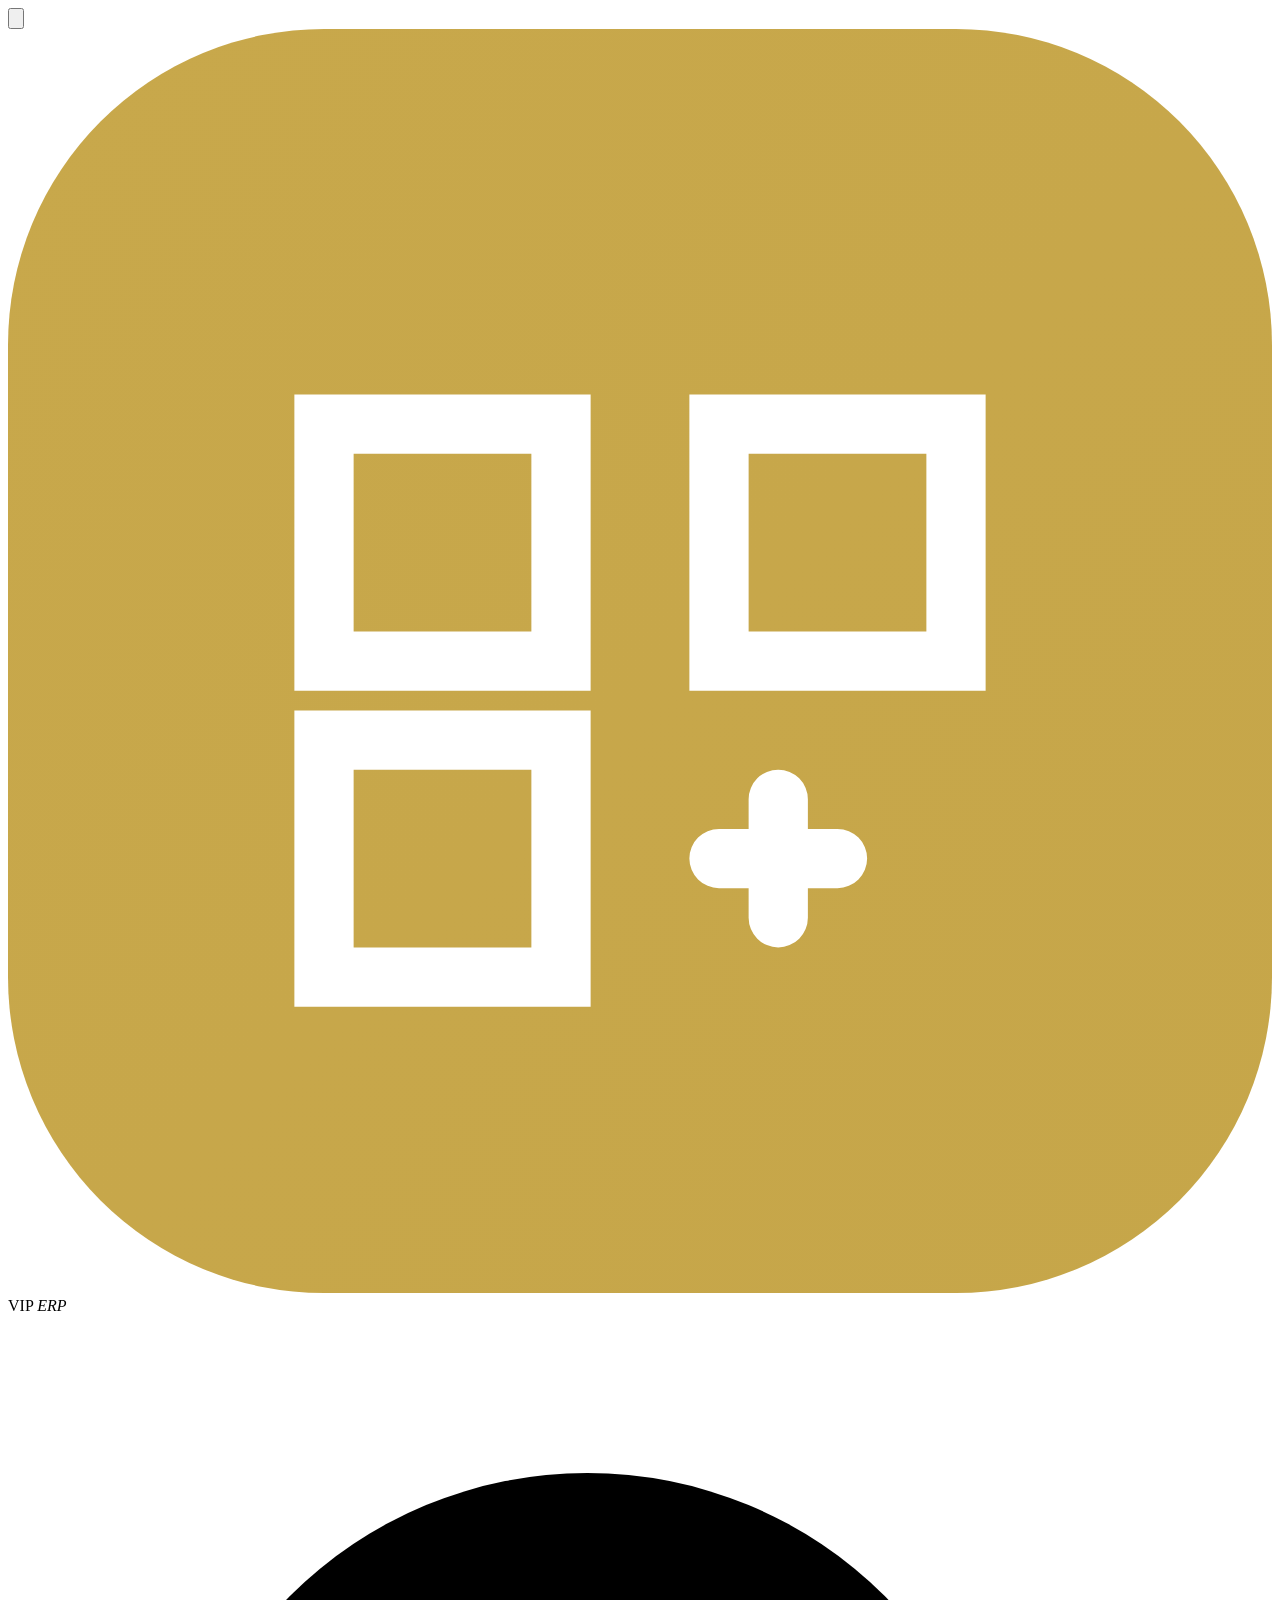
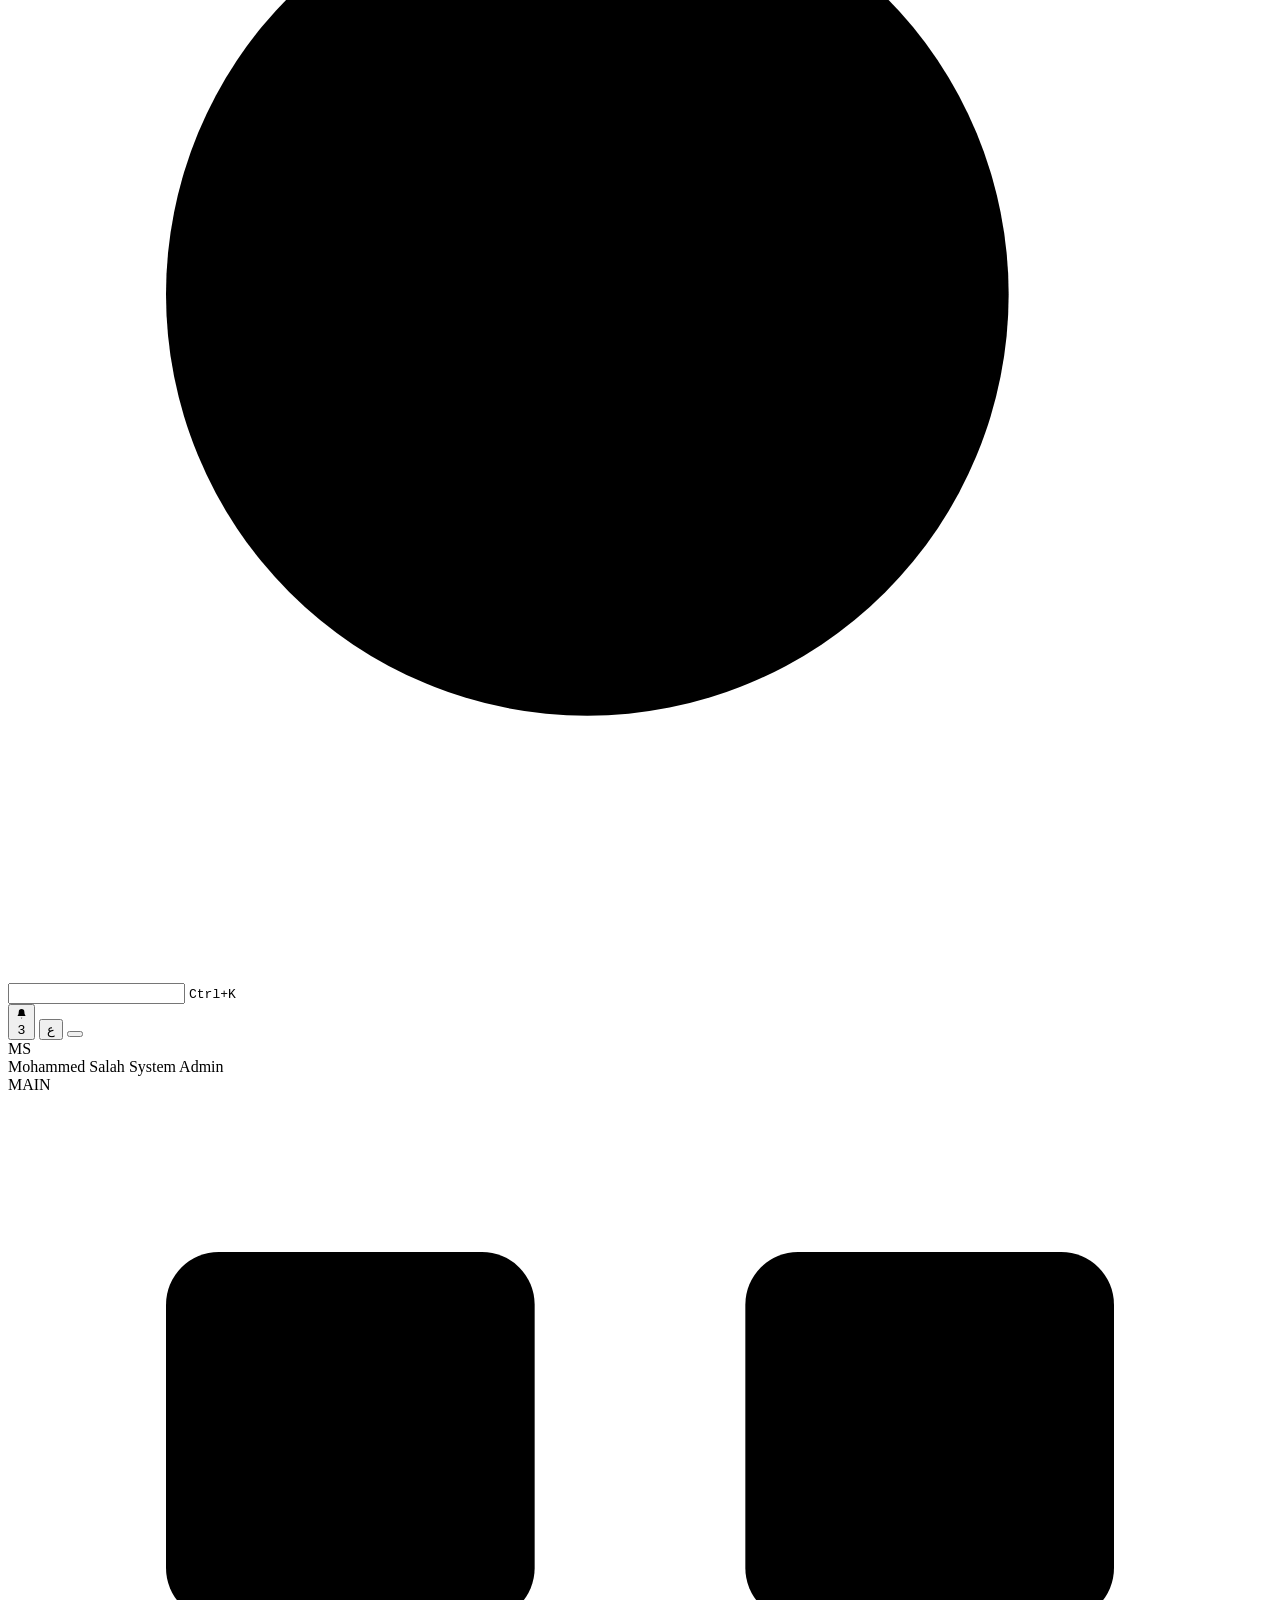
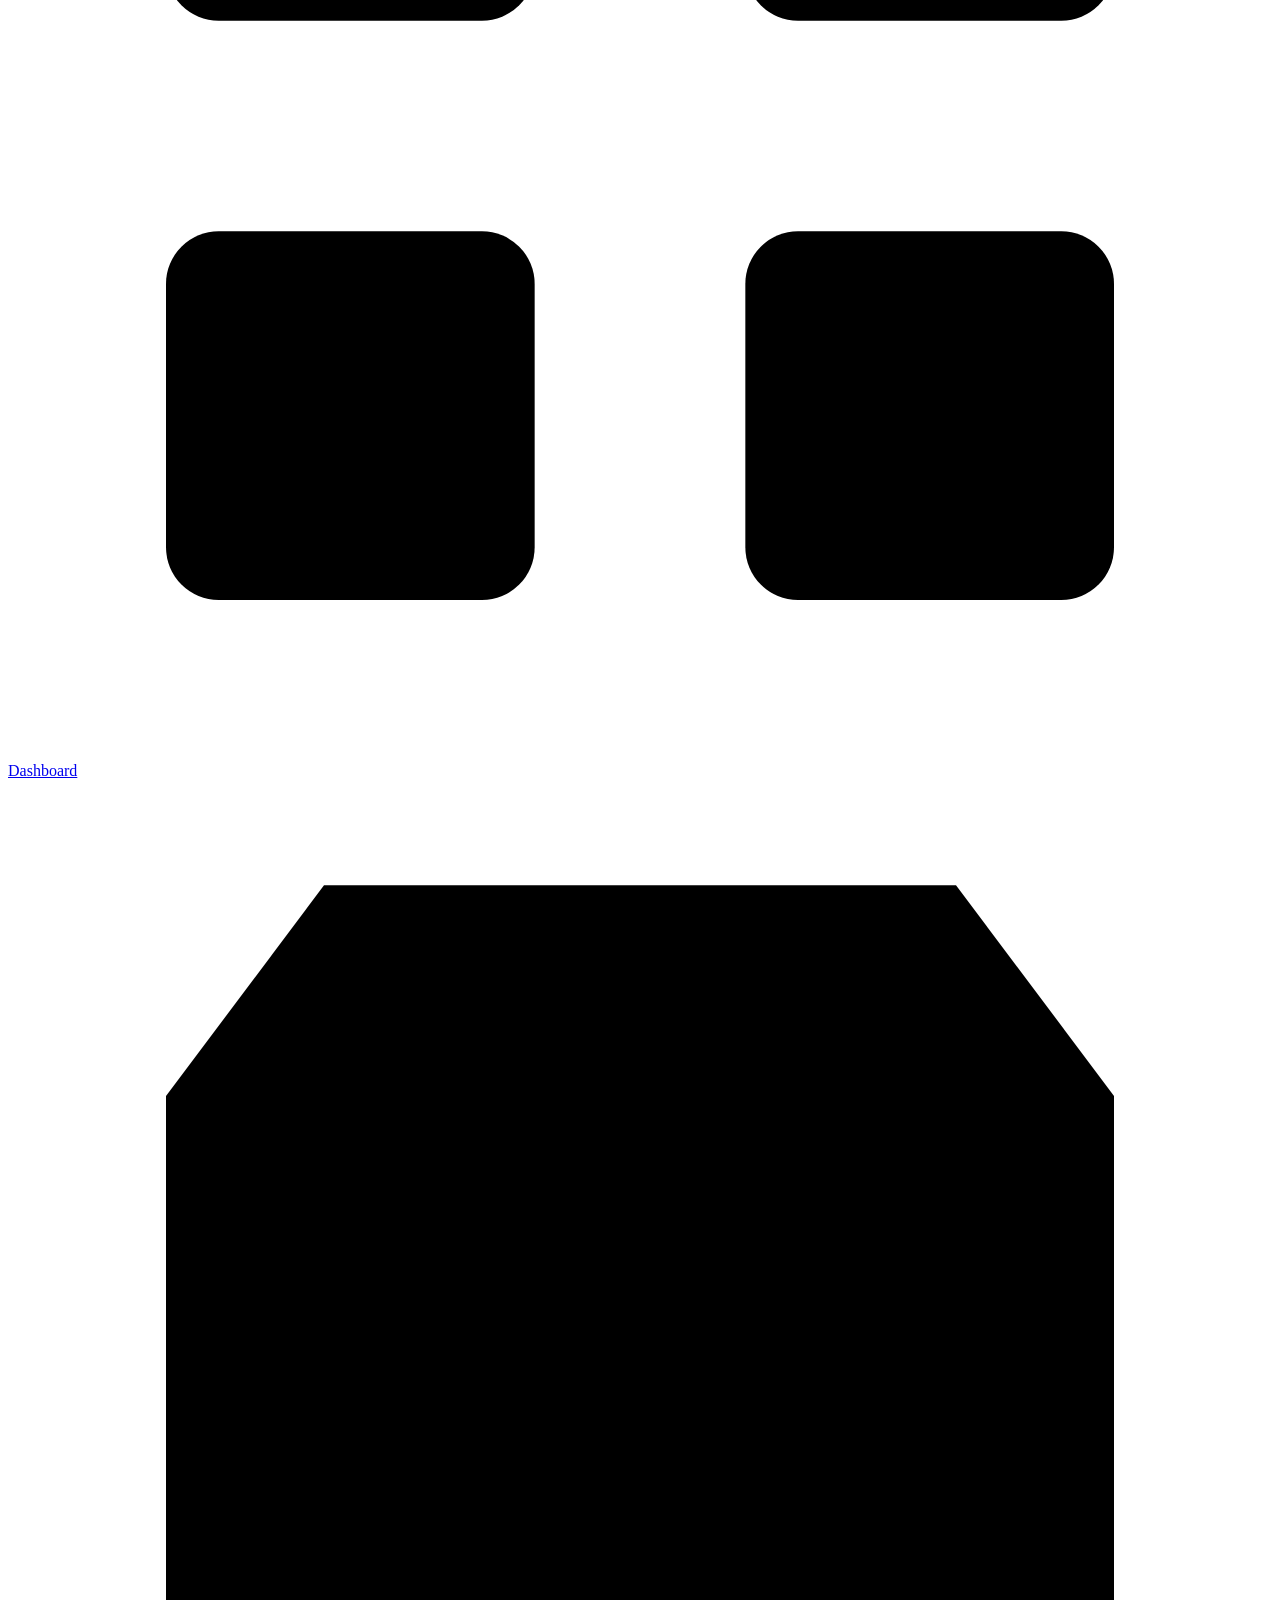
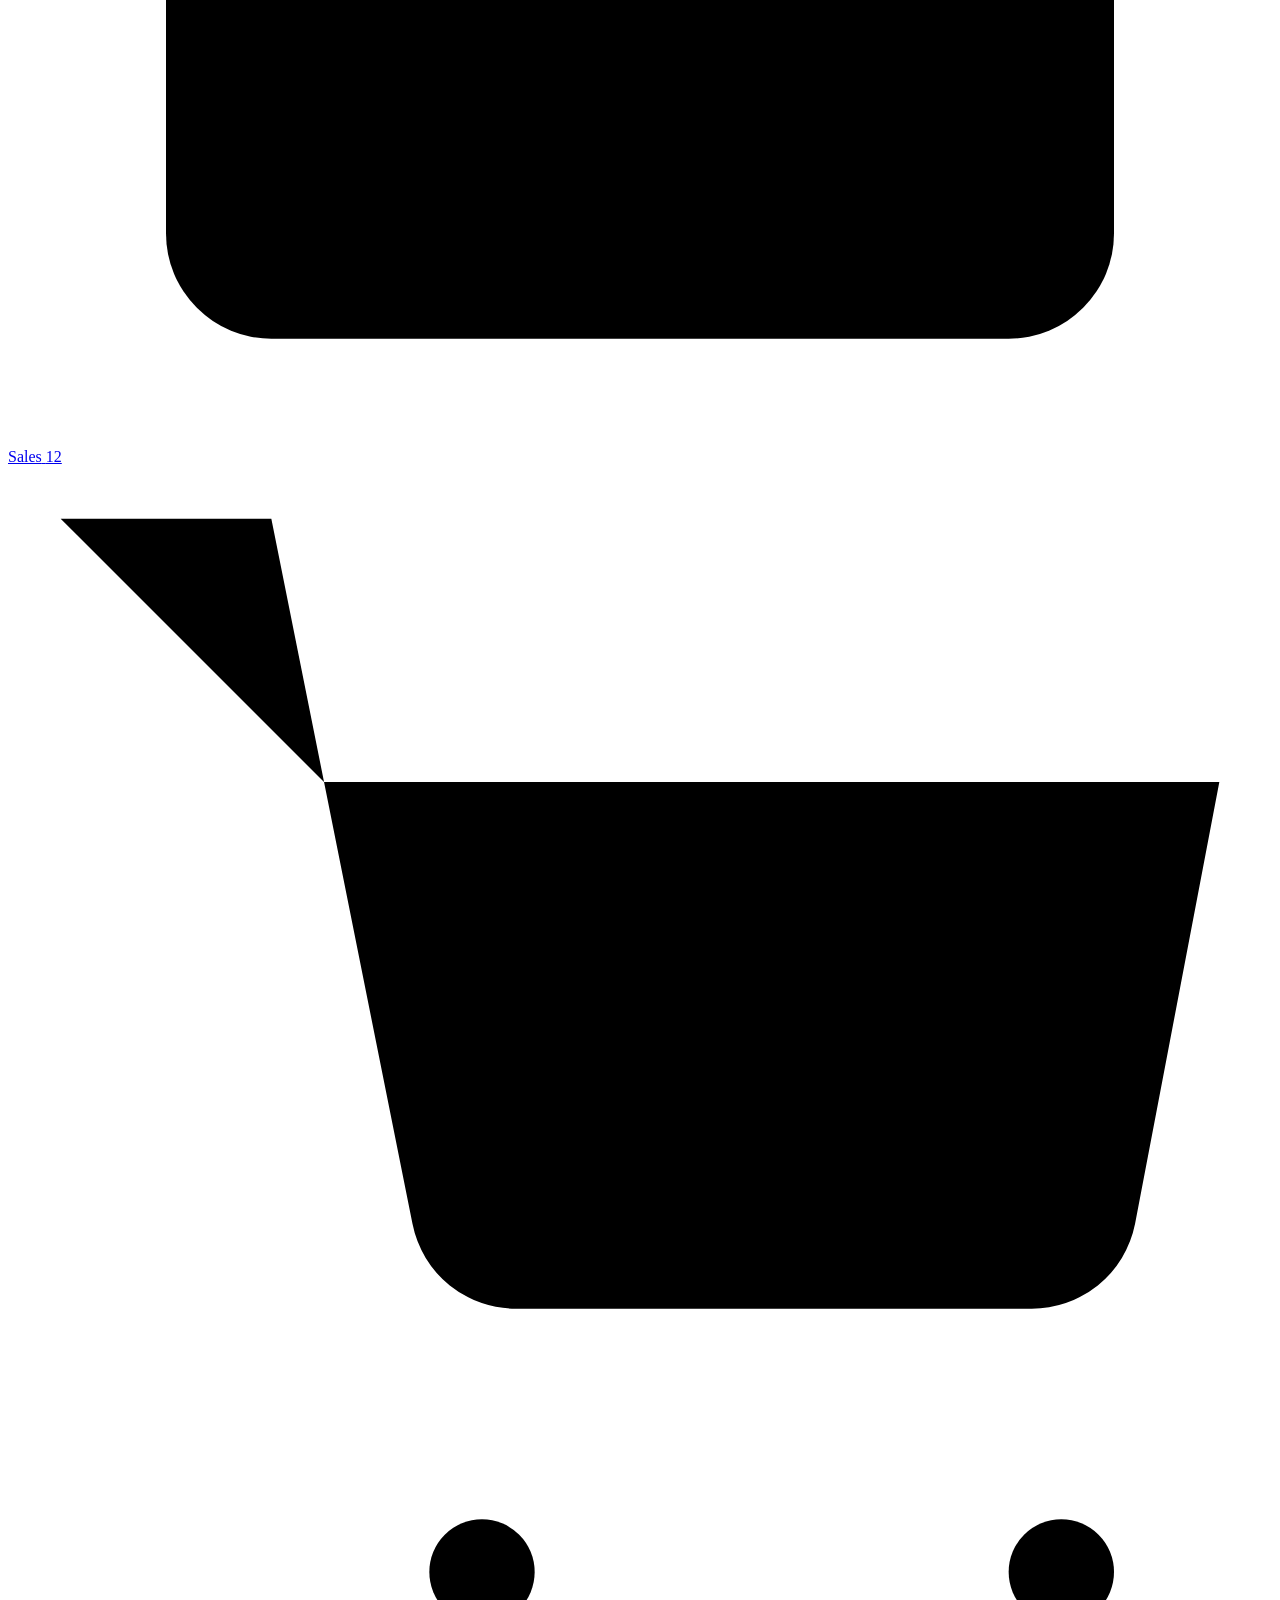
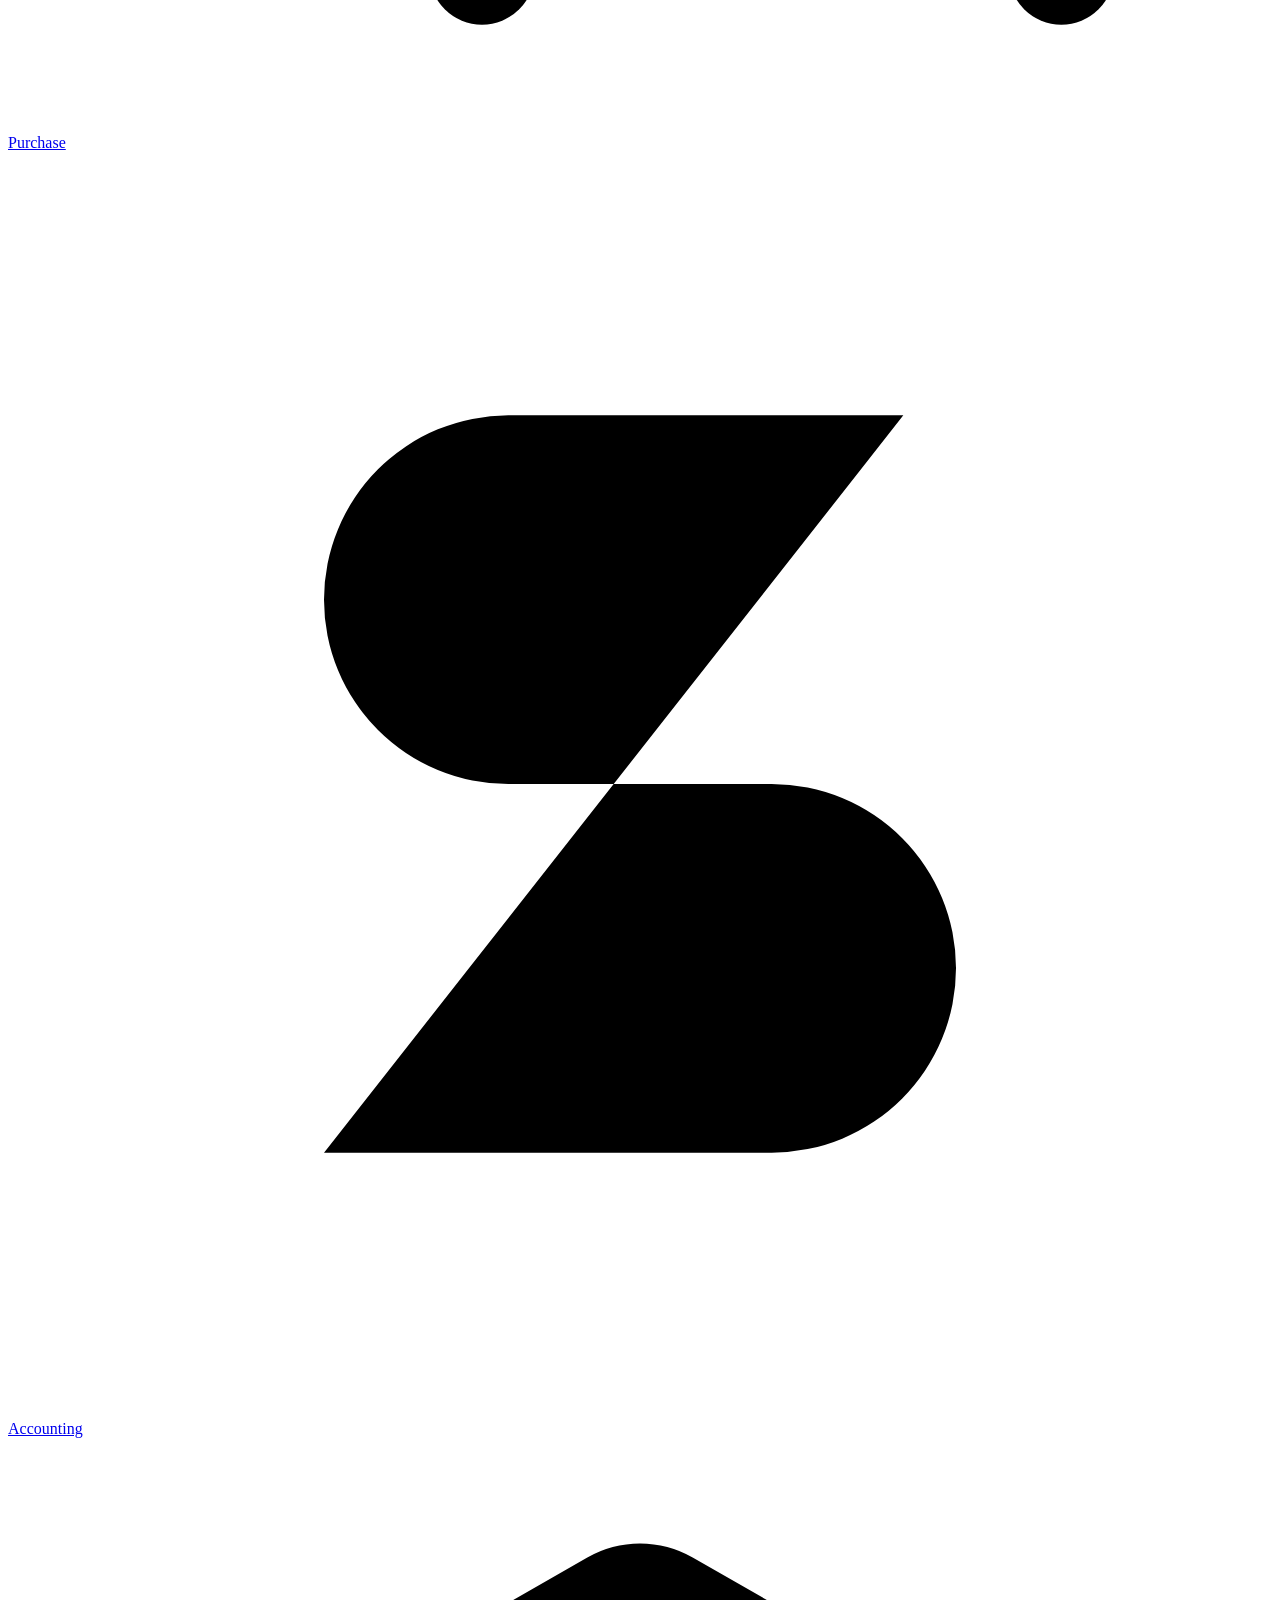
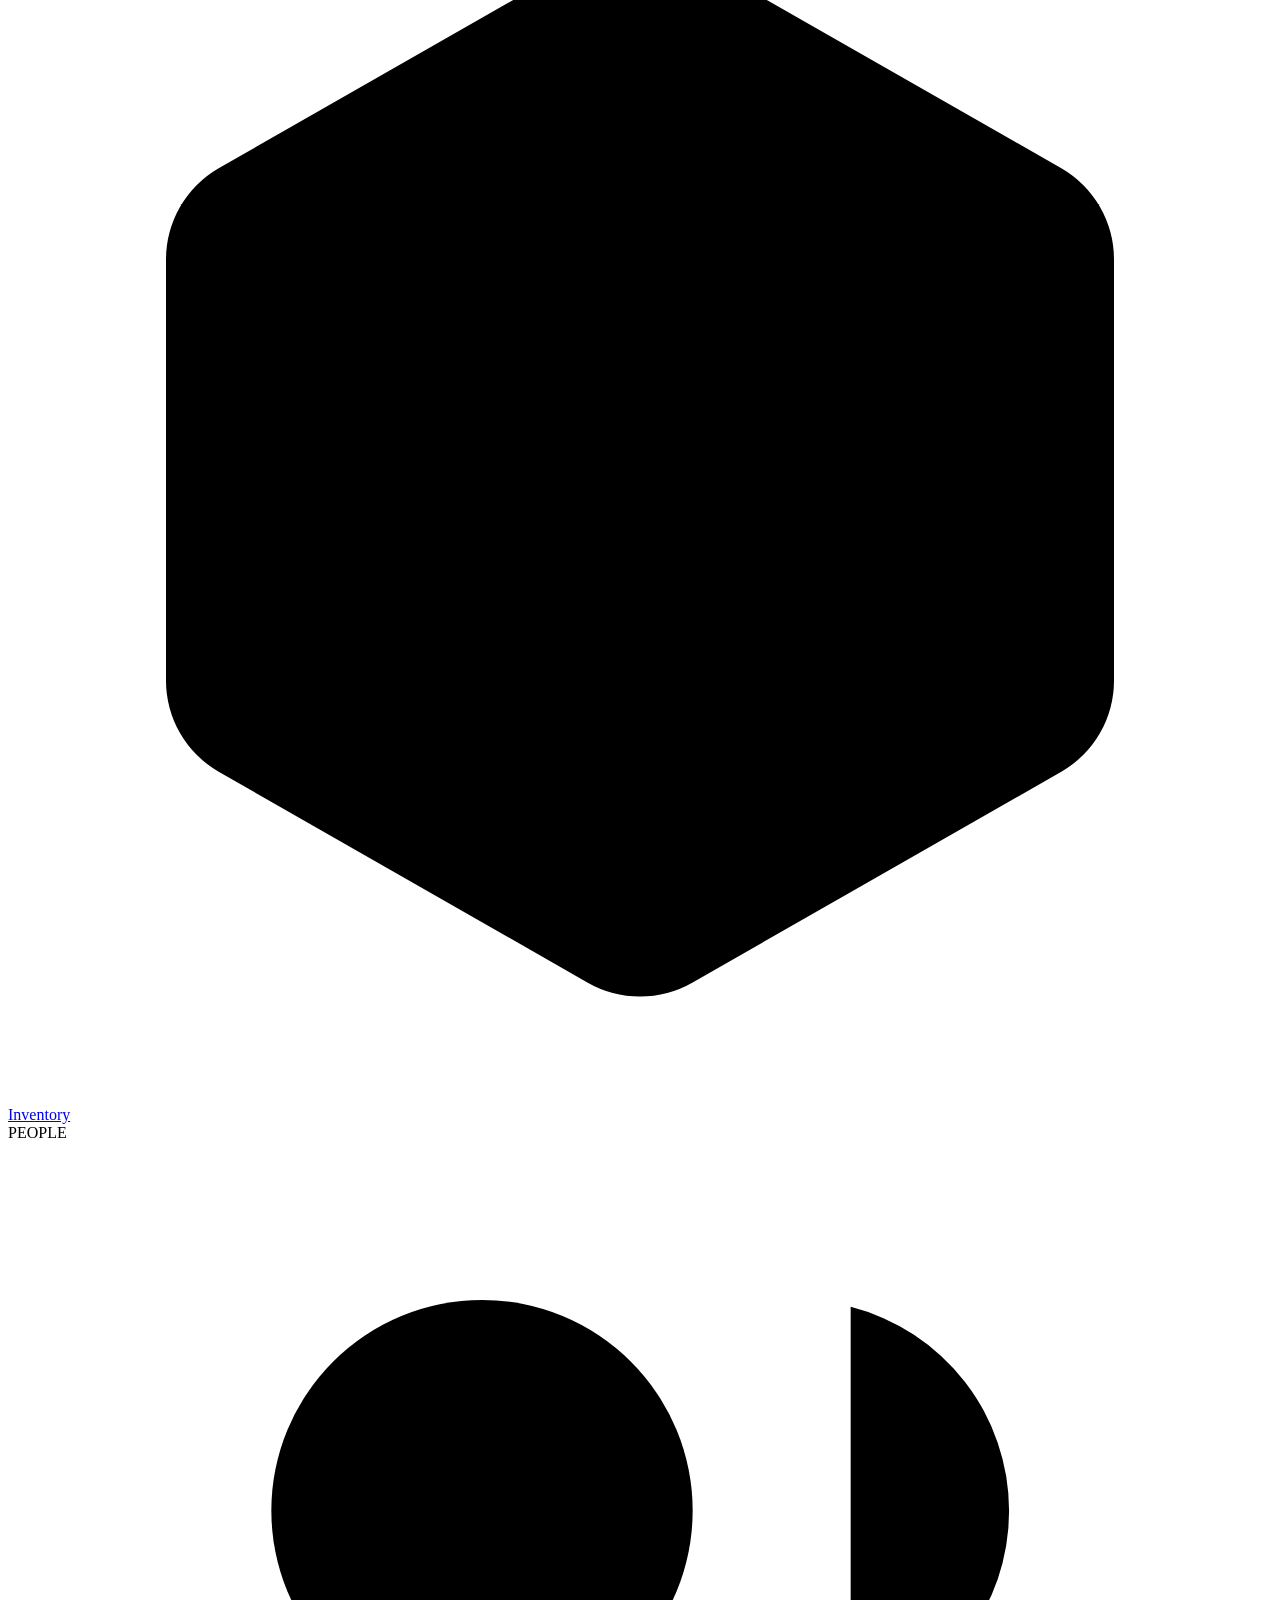
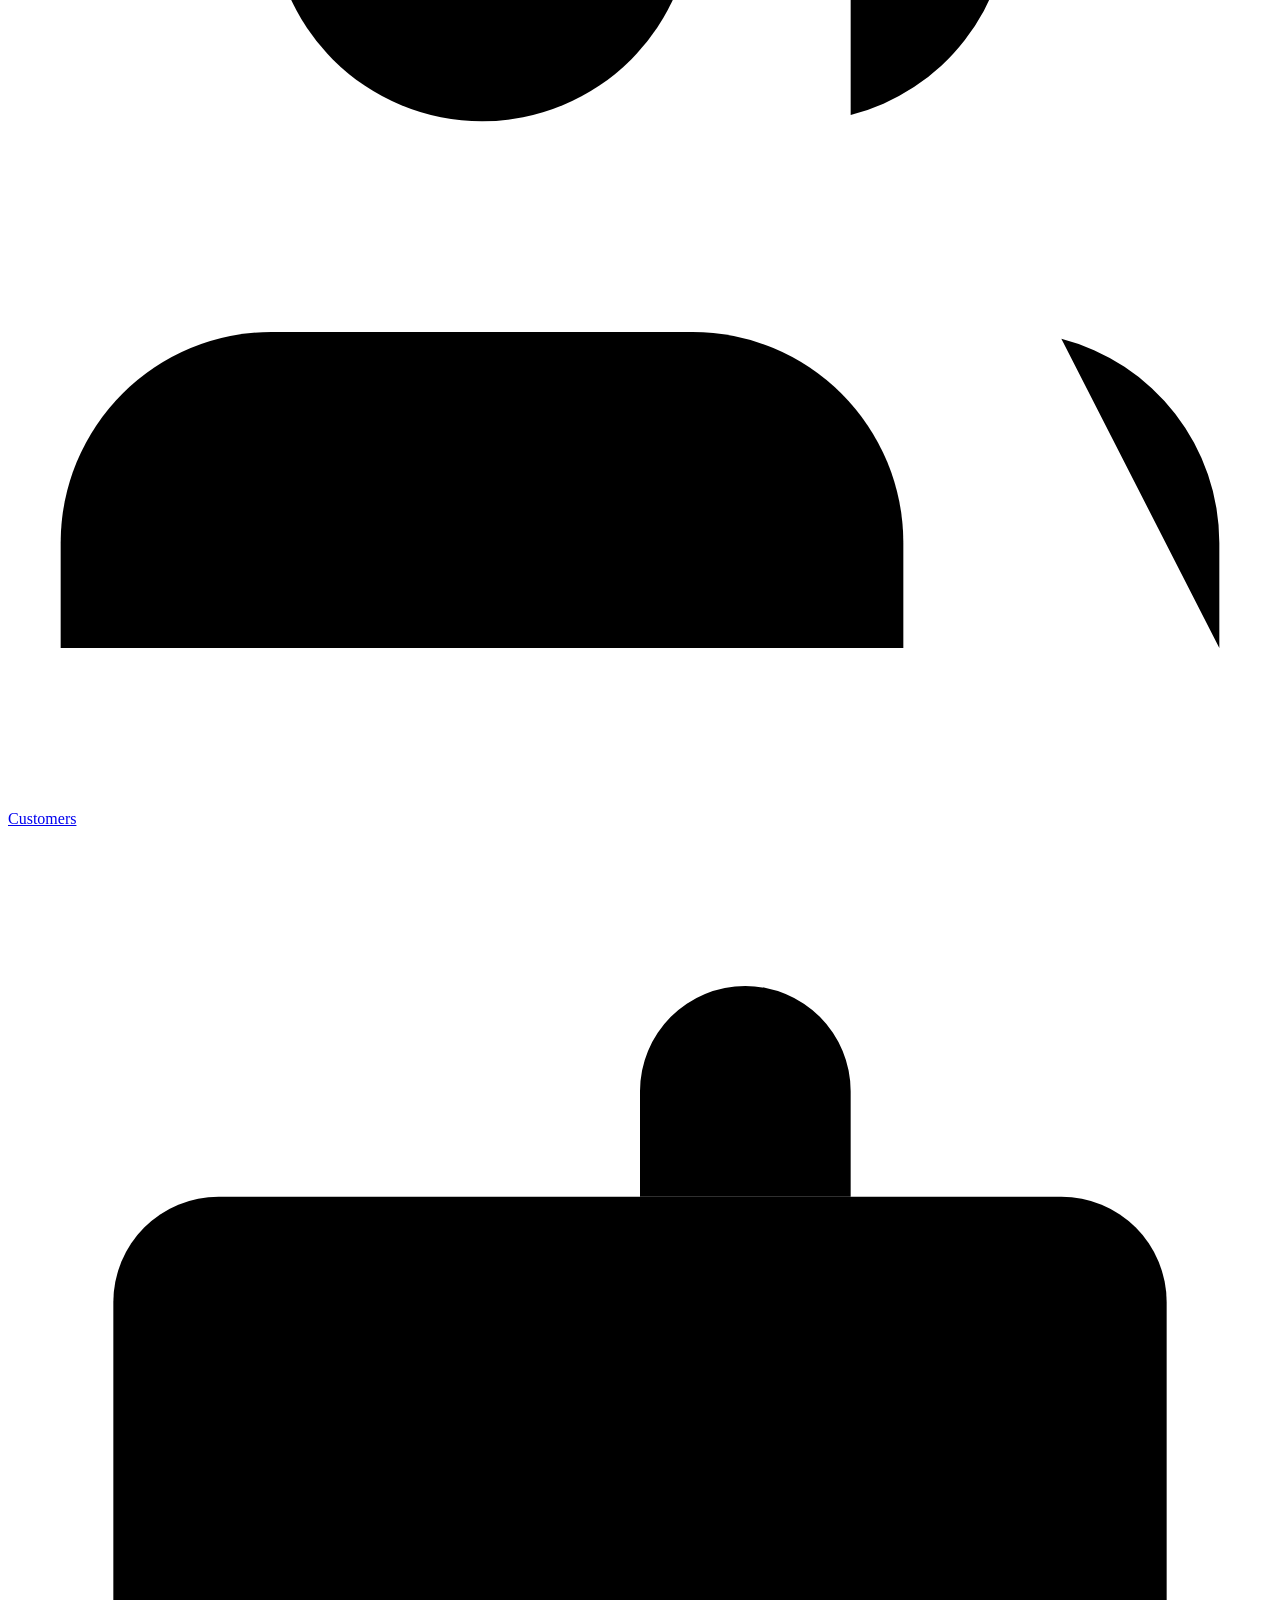
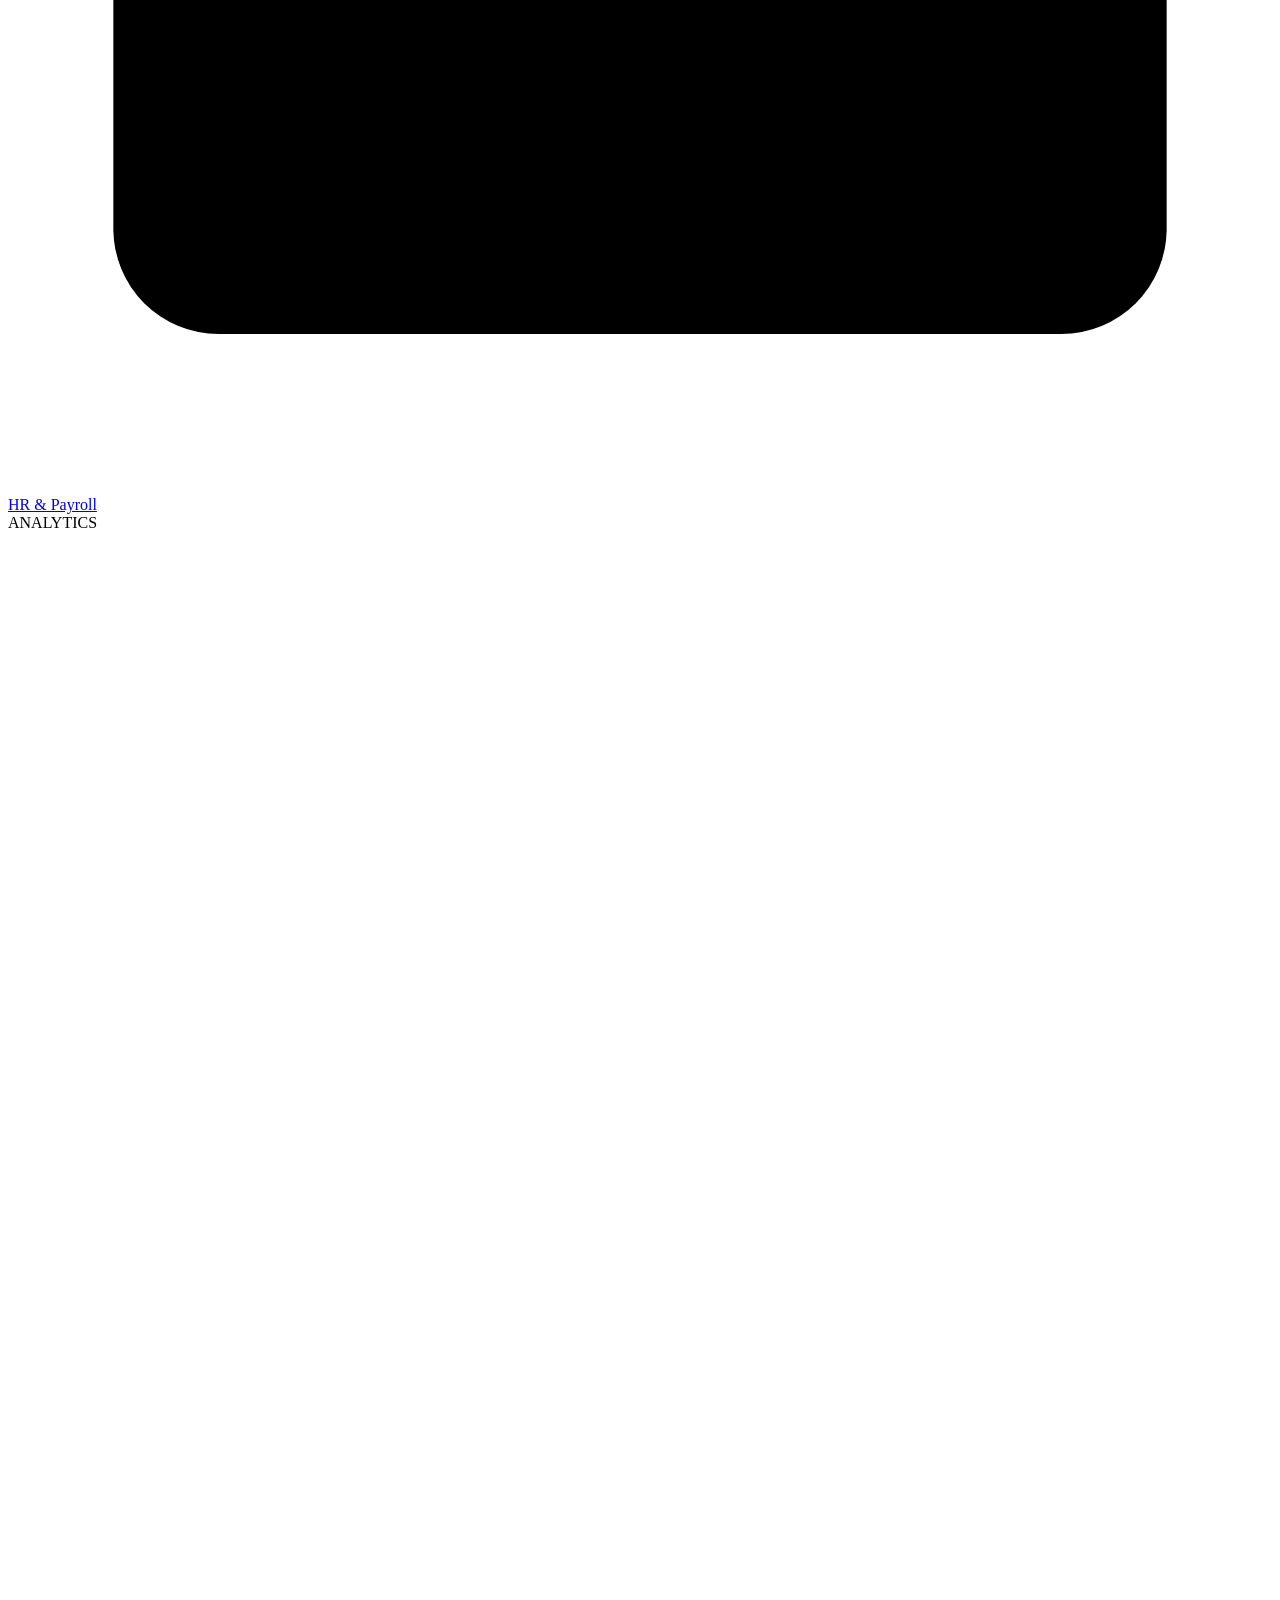
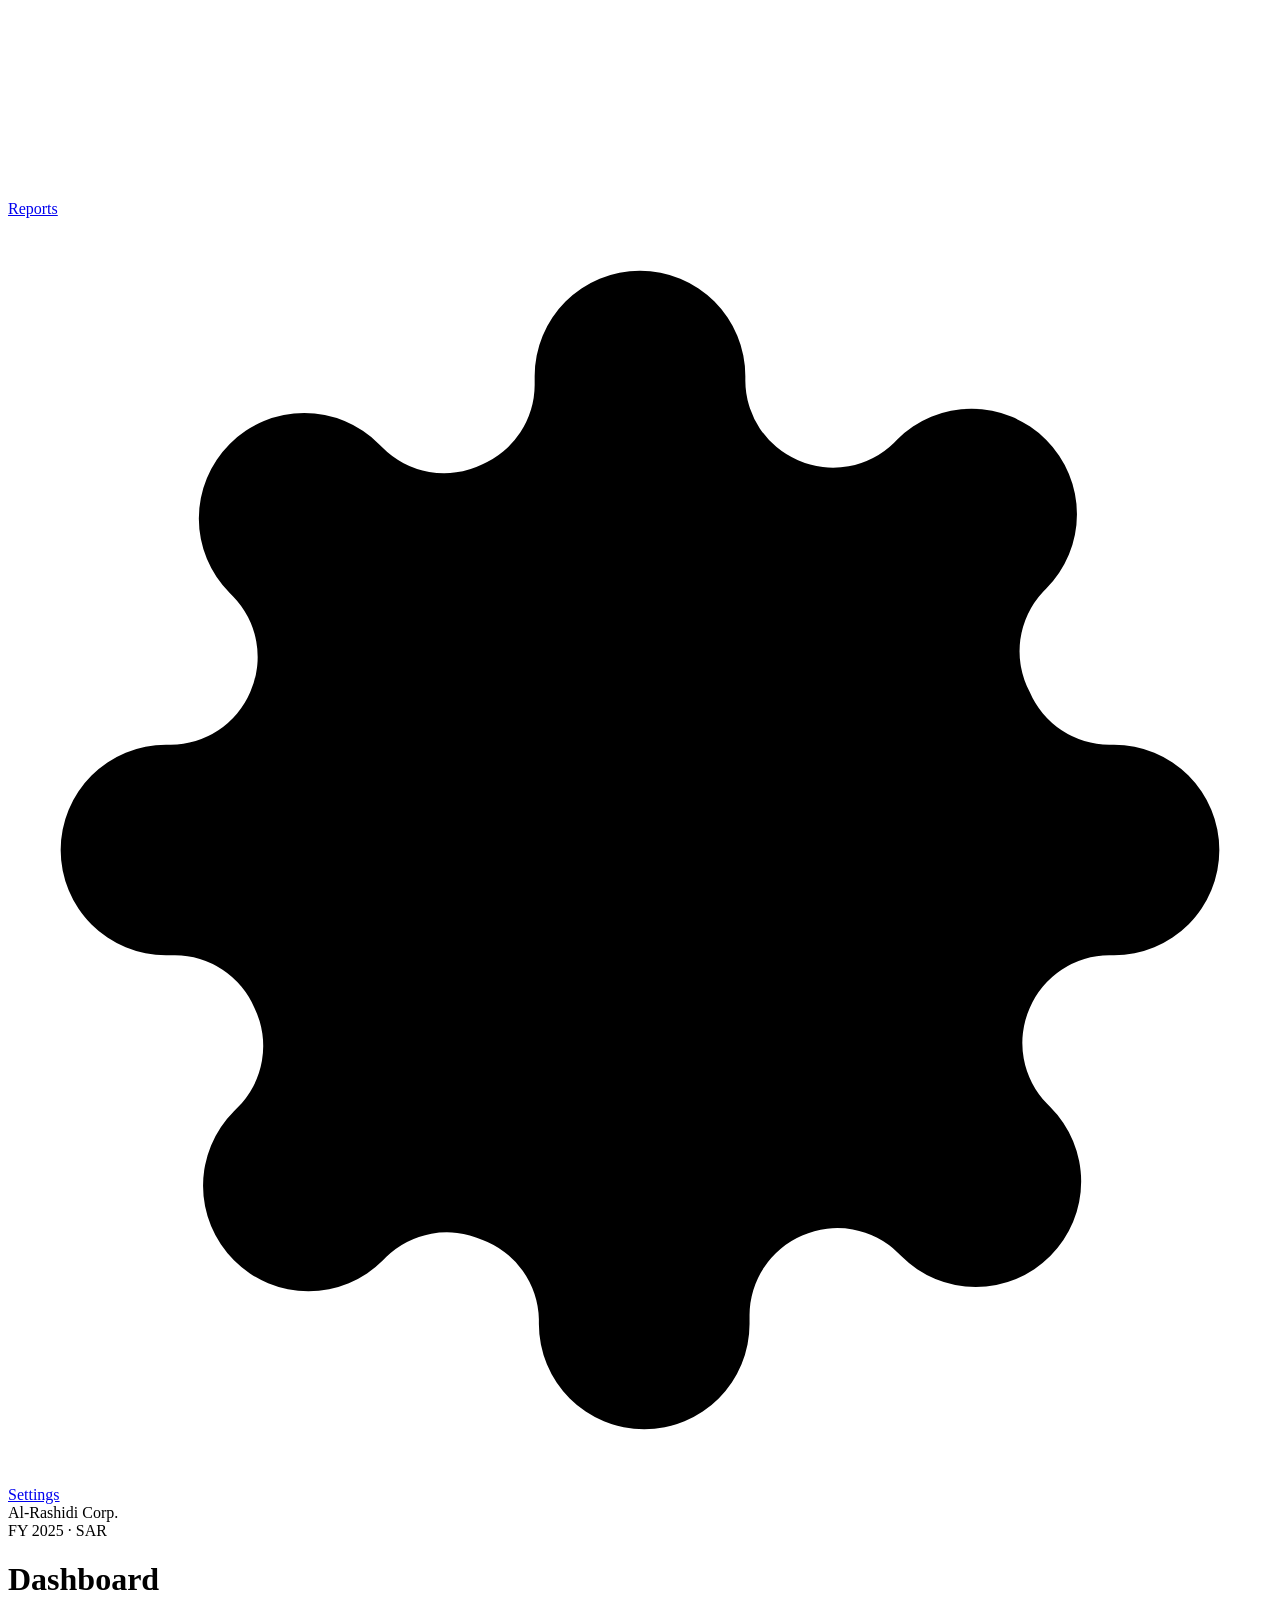
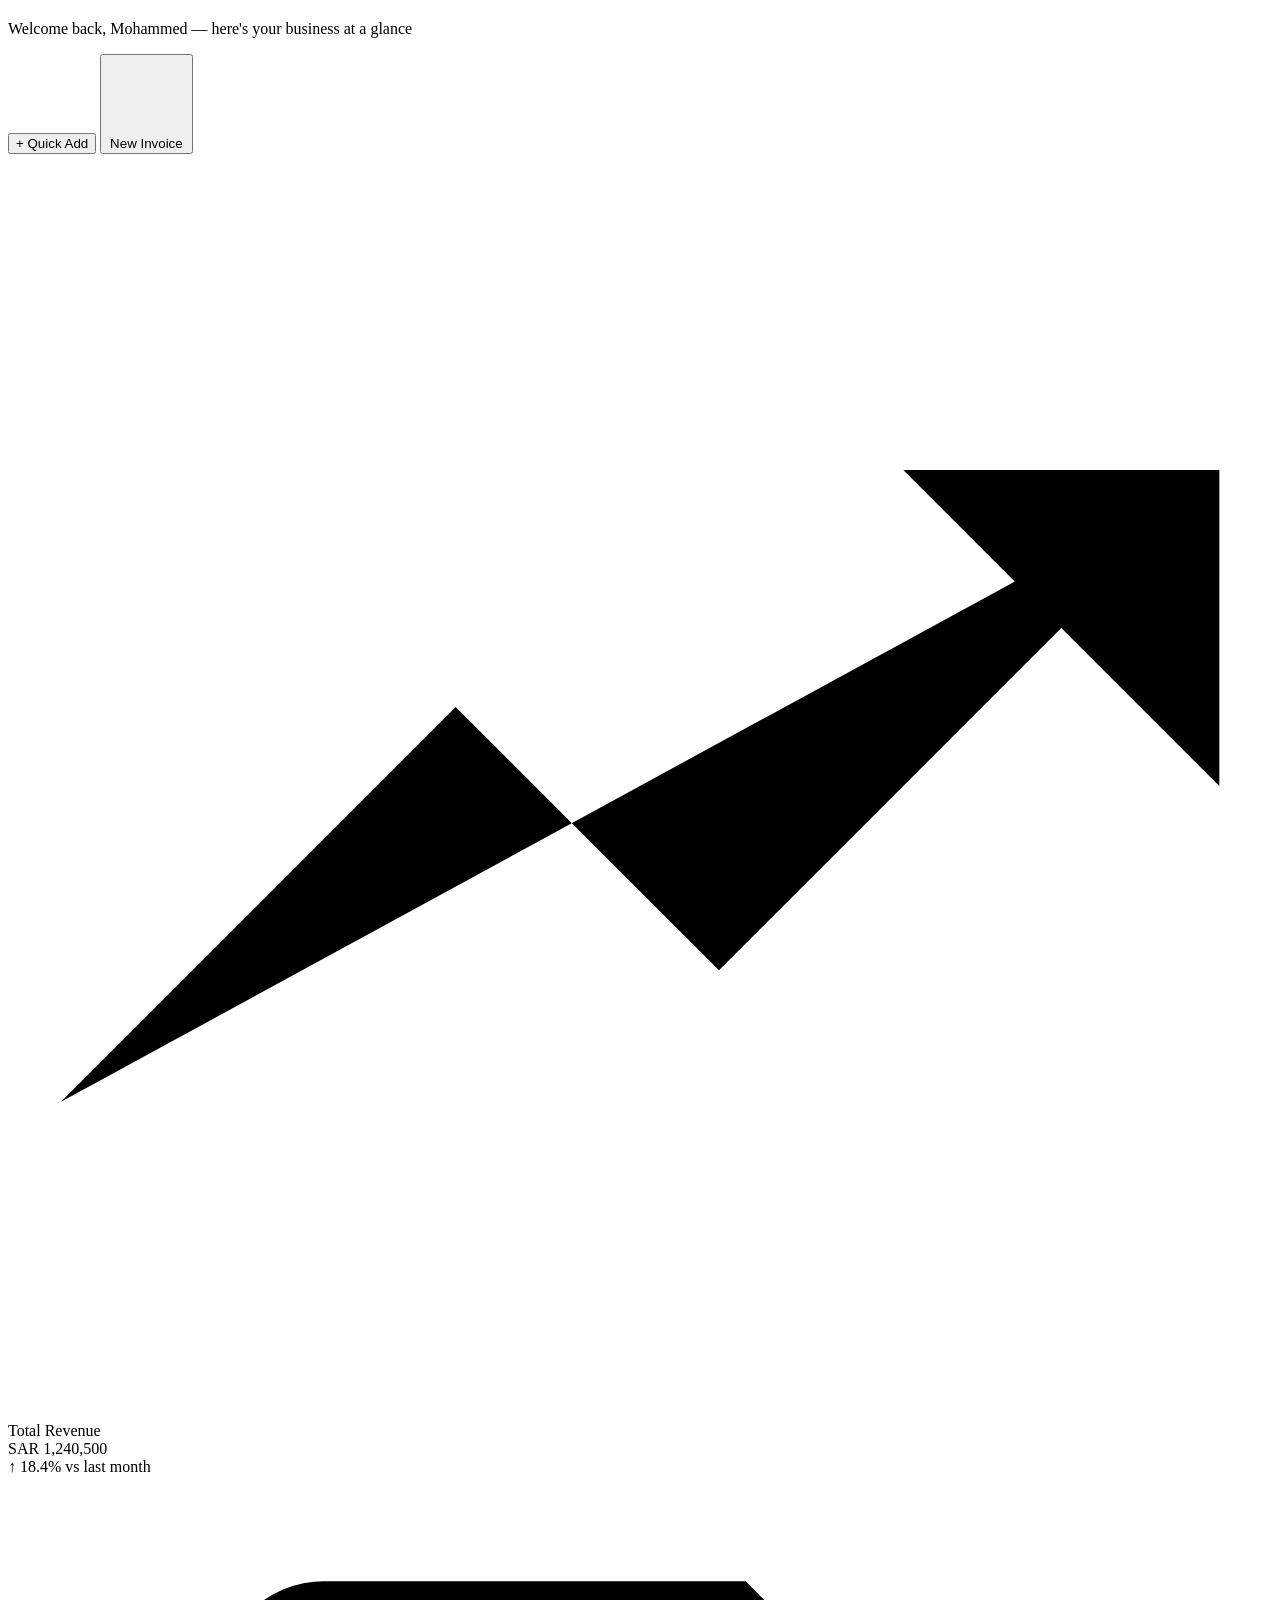
==== index.html @ 26299f52 "Update index.html" ====
<!DOCTYPE html>
<html lang="en" dir="ltr" data-theme="dark">
<head>
  <meta charset="UTF-8"/>
  <meta name="viewport" content="width=device-width,initial-scale=1.0,maximum-scale=1.0,user-scalable=no"/>
  <meta name="description" content="VIP ERP — Enterprise Accounting System. Modern, Bilingual, ZATCA-compliant."/>
  <title>VIP ERP System </title>
  <link rel="preconnect" href="https://fonts.googleapis.com"/>
  <link rel="preconnect" href="https://fonts.gstatic.com" crossorigin/>
  <link href="https://fonts.googleapis.com/css2?family=Syne:wght@400;500;600;700;800&family=Cairo:wght@300;400;500;600;700;800&display=swap" rel="stylesheet"/>
  <link rel="stylesheet" href="style.css"/>

  <style src="style.css"></style>
</head>
<body>

<!-- ══════════════ TOPBAR ══════════════ -->
<header id="topbar">
  <div class="tb-left">
    <button id="sidebar-toggle" class="icon-btn" aria-label="Toggle Sidebar">
      <svg viewBox="0 0 24 24"><line x1="3" y1="6" x2="21" y2="6"/><line x1="3" y1="12" x2="21" y2="12"/><line x1="3" y1="18" x2="21" y2="18"/></svg>
    </button>
    <div class="logo">
      <div class="logo-mark">
        <svg viewBox="0 0 32 32" fill="none"><rect width="32" height="32" rx="8" fill="url(#lg1)"/>
        <defs><linearGradient id="lg1" x1="0" y1="0" x2="32" y2="32"><stop stop-color="#C8A84B"/><stop offset="1" stop-color="#8B6914"/></linearGradient></defs>
        <path d="M8 10h6v6H8zM18 10h6v6h-6zM8 18h6v6H8zM18 21h3M19.5 19.5v3" stroke="#fff" stroke-width="1.5" stroke-linecap="round"/></svg>
      </div>
      <span class="logo-text">VIP <em>ERP</em></span>
    </div>
  </div>
  <div class="tb-center">
    <div class="global-search" id="global-search-wrap">
      <svg class="search-icon" viewBox="0 0 24 24"><circle cx="11" cy="11" r="8"/><line x1="21" y1="21" x2="16.65" y2="16.65"/></svg>
      <input type="text" id="global-search" placeholder="" data-key="search_placeholder" autocomplete="off"/>
      <kbd>Ctrl+K</kbd>
    </div>
  </div>
  <div class="tb-right">
    <button class="icon-btn notif-btn" id="notif-btn" aria-label="Notifications">
      <svg viewBox="0 0 24 24"><path d="M18 8A6 6 0 006 8c0 7-3 9-3 9h18s-3-2-3-9M13.73 21a2 2 0 01-3.46 0"/></svg>
      <span class="notif-badge">3</span>
    </button>
    <button class="icon-btn" id="lang-btn" aria-label="Language">
      <span id="lang-label">ع</span>
    </button>
    <button class="icon-btn" id="theme-btn" aria-label="Theme">
      <svg id="ic-moon" viewBox="0 0 24 24"><path d="M21 12.79A9 9 0 1111.21 3 7 7 0 0021 12.79z"/></svg>
      <svg id="ic-sun" viewBox="0 0 24 24" style="display:none"><circle cx="12" cy="12" r="5"/><line x1="12" y1="1" x2="12" y2="3"/><line x1="12" y1="21" x2="12" y2="23"/><line x1="4.22" y1="4.22" x2="5.64" y2="5.64"/><line x1="18.36" y1="18.36" x2="19.78" y2="19.78"/><line x1="1" y1="12" x2="3" y2="12"/><line x1="21" y1="12" x2="23" y2="12"/></svg>
    </button>
    <div class="avatar-wrap">
      <div class="avatar">MS</div>
      <div class="avatar-info">
        <span class="av-name" data-key="user_name">Mohammed Salah</span>
        <span class="av-role" data-key="user_role">System Admin</span>
      </div>
    </div>
  </div>
</header>

<!-- ══════════════ SIDEBAR ══════════════ -->
<aside id="sidebar">
  <nav class="sidebar-nav">
    <div class="nav-section-label" data-key="nav_main">MAIN</div>
    <a href="#" class="nav-item active" data-module="dashboard">
      <svg viewBox="0 0 24 24"><rect x="3" y="3" width="7" height="7" rx="1"/><rect x="14" y="3" width="7" height="7" rx="1"/><rect x="3" y="14" width="7" height="7" rx="1"/><rect x="14" y="14" width="7" height="7" rx="1"/></svg>
      <span data-key="nav_dashboard">Dashboard</span>
    </a>
    <a href="#" class="nav-item" data-module="sales">
      <svg viewBox="0 0 24 24"><path d="M6 2L3 6v14a2 2 0 002 2h14a2 2 0 002-2V6l-3-4z"/><line x1="3" y1="6" x2="21" y2="6"/><path d="M16 10a4 4 0 01-8 0"/></svg>
      <span data-key="nav_sales">Sales</span>
      <span class="nav-badge">12</span>
    </a>
    <a href="#" class="nav-item" data-module="purchase">
      <svg viewBox="0 0 24 24"><circle cx="9" cy="21" r="1"/><circle cx="20" cy="21" r="1"/><path d="M1 1h4l2.68 13.39a2 2 0 002 1.61h9.72a2 2 0 002-1.61L23 6H6"/></svg>
      <span data-key="nav_purchase">Purchase</span>
    </a>
    <a href="#" class="nav-item" data-module="accounting">
      <svg viewBox="0 0 24 24"><line x1="12" y1="1" x2="12" y2="23"/><path d="M17 5H9.5a3.5 3.5 0 000 7h5a3.5 3.5 0 110 7H6"/></svg>
      <span data-key="nav_accounting">Accounting</span>
    </a>
    <a href="#" class="nav-item" data-module="inventory">
      <svg viewBox="0 0 24 24"><path d="M21 16V8a2 2 0 00-1-1.73l-7-4a2 2 0 00-2 0l-7 4A2 2 0 003 8v8a2 2 0 001 1.73l7 4a2 2 0 002 0l7-4A2 2 0 0021 16z"/><polyline points="3.27,6.96 12,12.01 20.73,6.96"/><line x1="12" y1="22.08" x2="12" y2="12"/></svg>
      <span data-key="nav_inventory">Inventory</span>
    </a>
    <div class="nav-section-label" data-key="nav_people">PEOPLE</div>
    <a href="#" class="nav-item" data-module="customers">
      <svg viewBox="0 0 24 24"><path d="M17 21v-2a4 4 0 00-4-4H5a4 4 0 00-4 4v2"/><circle cx="9" cy="7" r="4"/><path d="M23 21v-2a4 4 0 00-3-3.87M16 3.13a4 4 0 010 7.75"/></svg>
      <span data-key="nav_customers">Customers</span>
    </a>
    <a href="#" class="nav-item" data-module="hr">
      <svg viewBox="0 0 24 24"><rect x="2" y="7" width="20" height="14" rx="2"/><path d="M16 7V5a2 2 0 00-4 0v2M12 12v4M10 14h4"/></svg>
      <span data-key="nav_hr">HR & Payroll</span>
    </a>
    <div class="nav-section-label" data-key="nav_analytics">ANALYTICS</div>
    <a href="#" class="nav-item" data-module="reports">
      <svg viewBox="0 0 24 24"><line x1="18" y1="20" x2="18" y2="10"/><line x1="12" y1="20" x2="12" y2="4"/><line x1="6" y1="20" x2="6" y2="14"/></svg>
      <span data-key="nav_reports">Reports</span>
    </a>
    <a href="#" class="nav-item" data-module="settings">
      <svg viewBox="0 0 24 24"><circle cx="12" cy="12" r="3"/><path d="M19.4 15a1.65 1.65 0 00.33 1.82l.06.06a2 2 0 010 2.83 2 2 0 01-2.83 0l-.06-.06a1.65 1.65 0 00-1.82-.33 1.65 1.65 0 00-1 1.51V21a2 2 0 01-4 0v-.09A1.65 1.65 0 009 19.4a1.65 1.65 0 00-1.82.33l-.06.06a2 2 0 01-2.83 0 2 2 0 010-2.83l.06-.06A1.65 1.65 0 004.68 15a1.65 1.65 0 00-1.51-1H3a2 2 0 010-4h.09A1.65 1.65 0 004.6 9a1.65 1.65 0 00-.33-1.82l-.06-.06a2 2 0 010-2.83 2 2 0 012.83 0l.06.06A1.65 1.65 0 009 4.68a1.65 1.65 0 001-1.51V3a2 2 0 014 0v.09a1.65 1.65 0 001 1.51 1.65 1.65 0 001.82-.33l.06-.06a2 2 0 012.83 0 2 2 0 010 2.83l-.06.06A1.65 1.65 0 0019.4 9a1.65 1.65 0 001.51 1H21a2 2 0 010 4h-.09a1.65 1.65 0 00-1.51 1z"/></svg>
      <span data-key="nav_settings">Settings</span>
    </a>
  </nav>
  <div class="sidebar-footer">
    <div class="company-info">
      <div class="company-dot"></div>
      <div>
        <div class="company-name" data-key="company_name">Al-Rashidi Corp.</div>
        <div class="company-year" data-key="fiscal_year">FY 2025 · SAR</div>
      </div>
    </div>
  </div>
</aside>

<!-- ══════════════ MAIN CONTENT ══════════════ -->
<main id="main-content">

  <!-- ── DASHBOARD MODULE ── -->
  <div class="module-view active" id="mod-dashboard">
    <div class="page-header">
      <div>
        <h1 class="page-title" data-key="dash_title">Dashboard</h1>
        <p class="page-sub" data-key="dash_sub">Welcome back, Mohammed — here's your business at a glance</p>
      </div>
      <div class="page-actions">
        <button class="btn btn-ghost" onclick="openModal('quick-add')" data-key="btn_quick_add">+ Quick Add</button>
        <button class="btn btn-primary" onclick="openModal('new-invoice')">
          <svg viewBox="0 0 24 24"><line x1="12" y1="5" x2="12" y2="19"/><line x1="5" y1="12" x2="19" y2="12"/></svg>
          <span data-key="btn_new_invoice">New Invoice</span>
        </button>
      </div>
    </div>

    <!-- KPI CARDS -->
    <div class="kpi-grid">
      <div class="kpi-card" onclick="openModule('accounting')">
        <div class="kpi-icon kpi-green">
          <svg viewBox="0 0 24 24"><polyline points="23,6 13.5,15.5 8.5,10.5 1,18"/><polyline points="17,6 23,6 23,12"/></svg>
        </div>
        <div class="kpi-body">
          <div class="kpi-label" data-key="kpi_revenue">Total Revenue</div>
          <div class="kpi-value">SAR 1,240,500</div>
          <div class="kpi-change positive">↑ 18.4% <span data-key="vs_last">vs last month</span></div>
        </div>
        <div class="kpi-spark" id="spark1"></div>
      </div>
      <div class="kpi-card" onclick="openModule('sales')">
        <div class="kpi-icon kpi-blue">
          <svg viewBox="0 0 24 24"><path d="M14 2H6a2 2 0 00-2 2v16a2 2 0 002 2h12a2 2 0 002-2V8z"/><polyline points="14,2 14,8 20,8"/></svg>
        </div>
        <div class="kpi-body">
          <div class="kpi-label" data-key="kpi_invoices">Total Invoices</div>
          <div class="kpi-value">342</div>
          <div class="kpi-change positive">↑ 12.1% <span data-key="vs_last">vs last month</span></div>
        </div>
        <div class="kpi-spark" id="spark2"></div>
      </div>
      <div class="kpi-card" onclick="openModule('accounting')">
        <div class="kpi-icon kpi-amber">
          <svg viewBox="0 0 24 24"><circle cx="12" cy="12" r="10"/><polyline points="12,6 12,12 16,14"/></svg>
        </div>
        <div class="kpi-body">
          <div class="kpi-label" data-key="kpi_receivable">Outstanding AR</div>
          <div class="kpi-value">SAR 89,200</div>
          <div class="kpi-change negative">8 <span data-key="overdue">overdue</span></div>
        </div>
        <div class="kpi-spark" id="spark3"></div>
      </div>
      <div class="kpi-card" onclick="openModule('inventory')">
        <div class="kpi-icon kpi-purple">
          <svg viewBox="0 0 24 24"><path d="M21 16V8a2 2 0 00-1-1.73l-7-4a2 2 0 00-2 0l-7 4A2 2 0 003 8v8a2 2 0 001 1.73l7 4a2 2 0 002 0l7-4A2 2 0 0021 16z"/></svg>
        </div>
        <div class="kpi-body">
          <div class="kpi-label" data-key="kpi_stock">Stock Items</div>
          <div class="kpi-value">1,204</div>
          <div class="kpi-change warning">5 <span data-key="low_stock">low stock</span></div>
        </div>
        <div class="kpi-spark" id="spark4"></div>
      </div>
    </div>

    <!-- CHARTS ROW -->
    <div class="charts-row">
      <div class="chart-card large-chart">
        <div class="chart-header">
          <div>
            <div class="chart-title" data-key="ch_revenue">Revenue & Expenses</div>
            <div class="chart-sub" data-key="ch_revenue_sub">Last 12 months</div>
          </div>
          <div class="chart-tabs">
            <button class="chart-tab active" data-key="tab_monthly">Monthly</button>
            <button class="chart-tab" data-key="tab_quarterly">Quarterly</button>
          </div>
        </div>
        <canvas id="revenueChart" height="220"></canvas>
      </div>
      <div class="chart-card">
        <div class="chart-header">
          <div>
            <div class="chart-title" data-key="ch_breakdown">Revenue Breakdown</div>
            <div class="chart-sub" data-key="ch_breakdown_sub">By category</div>
          </div>
        </div>
        <canvas id="breakdownChart" height="200"></canvas>
        <div class="donut-legend" id="donut-legend"></div>
      </div>
    </div>

    <!-- BOTTOM ROW -->
    <div class="bottom-row">
      <!-- Recent Transactions -->
      <div class="table-card">
        <div class="table-header">
          <div class="chart-title" data-key="recent_tx">Recent Transactions</div>
          <button class="btn btn-ghost sm" onclick="openModule('accounting')" data-key="view_all">View All</button>
        </div>
        <div class="table-wrap">
          <table class="data-table">
            <thead>
              <tr>
                <th data-key="th_ref">Reference</th>
                <th data-key="th_party">Party</th>
                <th data-key="th_date">Date</th>
                <th data-key="th_amount">Amount</th>
                <th data-key="th_status">Status</th>
              </tr>
            </thead>
            <tbody id="recent-tx-body"></tbody>
          </table>
        </div>
      </div>
      <!-- Quick Actions -->
      <div class="quick-panel">
        <div class="chart-title" data-key="quick_actions">Quick Actions</div>
        <div class="quick-grid">
          <button class="quick-btn" onclick="openModal('new-invoice')">
            <span class="qb-icon">📄</span>
            <span data-key="qa_invoice">New Invoice</span>
          </button>
          <button class="quick-btn" onclick="openModal('record-payment')">
            <span class="qb-icon">💳</span>
            <span data-key="qa_payment">Payment</span>
          </button>
          <button class="quick-btn" onclick="openModal('add-customer')">
            <span class="qb-icon">👤</span>
            <span data-key="qa_customer">Customer</span>
          </button>
          <button class="quick-btn" onclick="openModal('stock-entry')">
            <span class="qb-icon">📦</span>
            <span data-key="qa_stock">Stock Entry</span>
          </button>
          <button class="quick-btn" onclick="openModal('journal-entry')">
            <span class="qb-icon">📒</span>
            <span data-key="qa_journal">Journal Entry</span>
          </button>
          <button class="quick-btn" onclick="openModule('reports')">
            <span class="qb-icon">📊</span>
            <span data-key="qa_reports">Reports</span>
          </button>
        </div>
        <!-- AR Aging -->
        <div class="aging-section">
          <div class="chart-title" style="margin-bottom:14px" data-key="ar_aging">AR Aging Summary</div>
          <div class="aging-bar-wrap">
            <div class="aging-bar"><div class="aging-fill" style="width:60%;background:var(--success)"></div></div>
            <div class="aging-label"><span data-key="aging_current">Current</span><span class="aging-val">SAR 53,520</span></div>
          </div>
          <div class="aging-bar-wrap">
            <div class="aging-bar"><div class="aging-fill" style="width:25%;background:var(--warning)"></div></div>
            <div class="aging-label"><span data-key="aging_30">1-30 Days</span><span class="aging-val">SAR 22,300</span></div>
          </div>
          <div class="aging-bar-wrap">
            <div class="aging-bar"><div class="aging-fill" style="width:10%;background:var(--danger)"></div></div>
            <div class="aging-label"><span data-key="aging_60">31-60 Days</span><span class="aging-val">SAR 8,900</span></div>
          </div>
          <div class="aging-bar-wrap">
            <div class="aging-bar"><div class="aging-fill" style="width:5%;background:#7f1d1d"></div></div>
            <div class="aging-label"><span data-key="aging_over">60+ Days</span><span class="aging-val">SAR 4,480</span></div>
          </div>
        </div>
      </div>
    </div>
  </div>

  <!-- ── SALES MODULE ── -->
  <div class="module-view" id="mod-sales">
    <div class="page-header">
      <div>
        <h1 class="page-title" data-key="sales_title">Sales Management</h1>
        <p class="page-sub" data-key="sales_sub">Manage invoices, quotations & customer orders</p>
      </div>
      <div class="page-actions">
        <button class="btn btn-ghost" data-key="btn_quotation">New Quotation</button>
        <button class="btn btn-primary" onclick="openModal('new-invoice')">
          <svg viewBox="0 0 24 24"><line x1="12" y1="5" x2="12" y2="19"/><line x1="5" y1="12" x2="19" y2="12"/></svg>
          <span data-key="btn_new_invoice">New Invoice</span>
        </button>
      </div>
    </div>
    <div class="kpi-grid" style="grid-template-columns:repeat(3,1fr)">
      <div class="kpi-card"><div class="kpi-icon kpi-green"><svg viewBox="0 0 24 24"><polyline points="23,6 13.5,15.5 8.5,10.5 1,18"/></svg></div><div class="kpi-body"><div class="kpi-label" data-key="mtd_sales">MTD Sales</div><div class="kpi-value">SAR 412,800</div><div class="kpi-change positive">↑ 22%</div></div></div>
      <div class="kpi-card"><div class="kpi-icon kpi-blue"><svg viewBox="0 0 24 24"><path d="M14 2H6a2 2 0 00-2 2v16a2 2 0 002 2h12a2 2 0 002-2V8z"/></svg></div><div class="kpi-body"><div class="kpi-label" data-key="pending_inv">Pending</div><div class="kpi-value">23</div><div class="kpi-change warning" data-key="needs_action">Needs action</div></div></div>
      <div class="kpi-card"><div class="kpi-icon kpi-amber"><svg viewBox="0 0 24 24"><circle cx="12" cy="12" r="10"/><polyline points="12,6 12,12 16,14"/></svg></div><div class="kpi-body"><div class="kpi-label" data-key="avg_invoice">Avg Invoice</div><div class="kpi-value">SAR 1,206</div><div class="kpi-change positive">↑ 5%</div></div></div>
    </div>
    <div class="table-card" style="margin-top:0">
      <div class="table-header">
        <div class="chart-title" data-key="sales_list">Sales Invoices</div>
        <div class="table-controls">
          <input class="table-search" type="text" placeholder="Search invoices..." data-key-ph="search_invoices"/>
          <select class="table-filter"><option data-key="all_status">All Status</option><option data-key="paid">Paid</option><option data-key="unpaid">Unpaid</option><option data-key="overdue">Overdue</option></select>
        </div>
      </div>
      <div class="table-wrap">
        <table class="data-table">
          <thead><tr>
            <th data-key="th_invoice">Invoice #</th>
            <th data-key="th_customer">Customer</th>
            <th data-key="th_date">Date</th>
            <th data-key="th_due">Due Date</th>
            <th data-key="th_amount">Amount</th>
            <th data-key="th_status">Status</th>
            <th data-key="th_actions">Actions</th>
          </tr></thead>
          <tbody id="sales-table-body"></tbody>
        </table>
      </div>
      <div class="table-pagination">
        <span class="page-info" data-key="showing_records">Showing 1-10 of 342 records</span>
        <div class="page-btns">
          <button class="page-btn">‹</button>
          <button class="page-btn active">1</button>
          <button class="page-btn">2</button>
          <button class="page-btn">3</button>
          <button class="page-btn">›</button>
        </div>
      </div>
    </div>
  </div>

  <!-- ── ACCOUNTING MODULE ── -->
  <div class="module-view" id="mod-accounting">
    <div class="page-header">
      <div>
        <h1 class="page-title" data-key="acc_title">Accounting</h1>
        <p class="page-sub" data-key="acc_sub">Chart of accounts, journal entries & financial overview</p>
      </div>
      <div class="page-actions">
        <button class="btn btn-ghost" onclick="openModal('journal-entry')" data-key="btn_journal">Journal Entry</button>
        <button class="btn btn-primary" onclick="openModule('reports')">
          <svg viewBox="0 0 24 24"><line x1="18" y1="20" x2="18" y2="10"/><line x1="12" y1="20" x2="12" y2="4"/><line x1="6" y1="20" x2="6" y2="14"/></svg>
          <span data-key="btn_fin_reports">Financial Reports</span>
        </button>
      </div>
    </div>
    <div class="kpi-grid">
      <div class="kpi-card"><div class="kpi-icon kpi-green"><svg viewBox="0 0 24 24"><polyline points="23,6 13.5,15.5 8.5,10.5 1,18"/></svg></div><div class="kpi-body"><div class="kpi-label" data-key="kpi_assets">Total Assets</div><div class="kpi-value">SAR 4,820,000</div><div class="kpi-change positive">Balance Sheet</div></div></div>
      <div class="kpi-card"><div class="kpi-icon kpi-amber"><svg viewBox="0 0 24 24"><path d="M17 21v-2a4 4 0 00-4-4H5"/></svg></div><div class="kpi-body"><div class="kpi-label" data-key="kpi_liabilities">Liabilities</div><div class="kpi-value">SAR 1,240,000</div><div class="kpi-change warning">Under control</div></div></div>
      <div class="kpi-card"><div class="kpi-icon kpi-blue"><svg viewBox="0 0 24 24"><line x1="12" y1="1" x2="12" y2="23"/></svg></div><div class="kpi-body"><div class="kpi-label" data-key="kpi_equity">Equity</div><div class="kpi-value">SAR 3,580,000</div><div class="kpi-change positive">↑ 8.2%</div></div></div>
      <div class="kpi-card"><div class="kpi-icon kpi-purple"><svg viewBox="0 0 24 24"><polyline points="22,12 18,12 15,21 9,3 6,12 2,12"/></svg></div><div class="kpi-body"><div class="kpi-label" data-key="kpi_net_profit">Net Profit</div><div class="kpi-value">SAR 312,450</div><div class="kpi-change positive">↑ 15.7%</div></div></div>
    </div>
    <!-- COA -->
    <div class="table-card">
      <div class="table-header">
        <div class="chart-title" data-key="coa_title">Chart of Accounts</div>
        <div class="table-controls">
          <input class="table-search" type="text" placeholder="Search accounts..."/>
          <button class="btn btn-ghost sm" data-key="btn_add_account">+ Add Account</button>
        </div>
      </div>
      <div class="table-wrap">
        <table class="data-table">
          <thead><tr>
            <th data-key="th_acc_code">Code</th>
            <th data-key="th_acc_name">Account Name</th>
            <th data-key="th_acc_type">Type</th>
            <th data-key="th_acc_balance">Balance</th>
            <th data-key="th_acc_group">Group</th>
          </tr></thead>
          <tbody id="coa-body"></tbody>
        </table>
      </div>
    </div>
  </div>

  <!-- ── INVENTORY MODULE ── -->
  <div class="module-view" id="mod-inventory">
    <div class="page-header">
      <div>
        <h1 class="page-title" data-key="inv_title">Inventory Management</h1>
        <p class="page-sub" data-key="inv_sub">Real-time stock tracking across all warehouses</p>
      </div>
      <div class="page-actions">
        <button class="btn btn-ghost" onclick="openModal('stock-entry')" data-key="btn_stock_entry">Stock Entry</button>
        <button class="btn btn-primary">
          <svg viewBox="0 0 24 24"><line x1="12" y1="5" x2="12" y2="19"/><line x1="5" y1="12" x2="19" y2="12"/></svg>
          <span data-key="btn_add_item">Add Item</span>
        </button>
      </div>
    </div>
    <div class="kpi-grid" style="grid-template-columns:repeat(3,1fr)">
      <div class="kpi-card"><div class="kpi-icon kpi-green"><svg viewBox="0 0 24 24"><path d="M21 16V8a2 2 0 00-1-1.73l-7-4a2 2 0 00-2 0l-7 4A2 2 0 003 8v8a2 2 0 001 1.73l7 4a2 2 0 002 0l7-4A2 2 0 0021 16z"/></svg></div><div class="kpi-body"><div class="kpi-label" data-key="total_items">Total Items</div><div class="kpi-value">1,204</div><div class="kpi-change positive">In 3 warehouses</div></div></div>
      <div class="kpi-card"><div class="kpi-icon kpi-amber"><svg viewBox="0 0 24 24"><path d="M10.29 3.86L1.82 18a2 2 0 001.71 3h16.94a2 2 0 001.71-3L13.71 3.86a2 2 0 00-3.42 0z"/><line x1="12" y1="9" x2="12" y2="13"/><line x1="12" y1="17" x2="12.01" y2="17"/></svg></div><div class="kpi-body"><div class="kpi-label" data-key="low_stock_items">Low Stock</div><div class="kpi-value">5</div><div class="kpi-change negative" data-key="reorder_needed">Reorder needed</div></div></div>
      <div class="kpi-card"><div class="kpi-icon kpi-blue"><svg viewBox="0 0 24 24"><rect x="1" y="3" width="15" height="13"/><polygon points="16,8 20,8 23,11 23,16 16,16 16,8"/><circle cx="5.5" cy="18.5" r="2.5"/><circle cx="18.5" cy="18.5" r="2.5"/></svg></div><div class="kpi-body"><div class="kpi-label" data-key="stock_value">Stock Value</div><div class="kpi-value">SAR 2,840,200</div><div class="kpi-change positive">↑ 4.1%</div></div></div>
    </div>
    <div class="table-card" style="margin-top:0">
      <div class="table-header">
        <div class="chart-title" data-key="item_list">Item List</div>
        <div class="table-controls">
          <input class="table-search" type="text" placeholder="Search items..."/>
          <select class="table-filter"><option data-key="all_warehouses">All Warehouses</option><option>Main Warehouse</option><option>Riyadh Branch</option></select>
        </div>
      </div>
      <div class="table-wrap">
        <table class="data-table">
          <thead><tr>
            <th data-key="th_item_code">Code</th>
            <th data-key="th_item_name">Item Name</th>
            <th data-key="th_warehouse">Warehouse</th>
            <th data-key="th_qty">Qty</th>
            <th data-key="th_unit_price">Unit Price</th>
            <th data-key="th_total_val">Total Value</th>
            <th data-key="th_status">Status</th>
          </tr></thead>
          <tbody id="inventory-body"></tbody>
        </table>
      </div>
    </div>
  </div>

  <!-- ── CUSTOMERS MODULE ── -->
  <div class="module-view" id="mod-customers">
    <div class="page-header">
      <div>
        <h1 class="page-title" data-key="cust_title">Customers & CRM</h1>
        <p class="page-sub" data-key="cust_sub">Manage your customer relationships</p>
      </div>
      <div class="page-actions">
        <button class="btn btn-primary" onclick="openModal('add-customer')">
          <svg viewBox="0 0 24 24"><line x1="12" y1="5" x2="12" y2="19"/><line x1="5" y1="12" x2="19" y2="12"/></svg>
          <span data-key="btn_add_customer">Add Customer</span>
        </button>
      </div>
    </div>
    <div class="customers-grid" id="customers-grid"></div>
  </div>

  <!-- ── HR MODULE ── -->
  <div class="module-view" id="mod-hr">
    <div class="page-header">
      <div>
        <h1 class="page-title" data-key="hr_title">HR & Payroll</h1>
        <p class="page-sub" data-key="hr_sub">Saudi labor law compliant — GOSI integrated</p>
      </div>
      <div class="page-actions">
        <button class="btn btn-ghost" data-key="btn_run_payroll">Run Payroll</button>
        <button class="btn btn-primary">
          <svg viewBox="0 0 24 24"><line x1="12" y1="5" x2="12" y2="19"/><line x1="5" y1="12" x2="19" y2="12"/></svg>
          <span data-key="btn_add_employee">Add Employee</span>
        </button>
      </div>
    </div>
    <div class="kpi-grid" style="grid-template-columns:repeat(4,1fr)">
      <div class="kpi-card"><div class="kpi-icon kpi-blue"><svg viewBox="0 0 24 24"><path d="M17 21v-2a4 4 0 00-4-4H5a4 4 0 00-4 4v2"/><circle cx="9" cy="7" r="4"/></svg></div><div class="kpi-body"><div class="kpi-label" data-key="total_employees">Employees</div><div class="kpi-value">48</div><div class="kpi-change positive">Active</div></div></div>
      <div class="kpi-card"><div class="kpi-icon kpi-green"><svg viewBox="0 0 24 24"><line x1="12" y1="1" x2="12" y2="23"/></svg></div><div class="kpi-body"><div class="kpi-label" data-key="payroll_cost">Payroll / Month</div><div class="kpi-value">SAR 284,000</div><div class="kpi-change positive">On budget</div></div></div>
      <div class="kpi-card"><div class="kpi-icon kpi-amber"><svg viewBox="0 0 24 24"><rect x="2" y="7" width="20" height="14" rx="2"/></svg></div><div class="kpi-body"><div class="kpi-label" data-key="pending_leaves">Pending Leaves</div><div class="kpi-value">7</div><div class="kpi-change warning" data-key="for_approval">For approval</div></div></div>
      <div class="kpi-card"><div class="kpi-icon kpi-purple"><svg viewBox="0 0 24 24"><path d="M12 22s8-4 8-10V5l-8-3-8 3v7c0 6 8 10 8 10z"/></svg></div><div class="kpi-body"><div class="kpi-label" data-key="gosi_contrib">GOSI Contribution</div><div class="kpi-value">SAR 28,400</div><div class="kpi-change positive">Compliant</div></div></div>
    </div>
    <div class="table-card" style="margin-top:0">
      <div class="table-header"><div class="chart-title" data-key="employee_list">Employee List</div></div>
      <div class="table-wrap">
        <table class="data-table">
          <thead><tr>
            <th data-key="th_emp_id">ID</th>
            <th data-key="th_emp_name">Name</th>
            <th data-key="th_department">Department</th>
            <th data-key="th_position">Position</th>
            <th data-key="th_salary">Salary</th>
            <th data-key="th_gosi">GOSI</th>
            <th data-key="th_status">Status</th>
          </tr></thead>
          <tbody id="hr-body"></tbody>
        </table>
      </div>
    </div>
  </div>

  <!-- ── REPORTS MODULE ── -->
  <div class="module-view" id="mod-reports">
    <div class="page-header">
      <div>
        <h1 class="page-title" data-key="rep_title">Financial Reports</h1>
        <p class="page-sub" data-key="rep_sub">IFRS-compliant reports — Export to PDF & Excel</p>
      </div>
      <div class="page-actions">
        <button class="btn btn-ghost" data-key="btn_export_pdf">Export PDF</button>
        <button class="btn btn-primary" data-key="btn_export_excel">Export Excel</button>
      </div>
    </div>
    <div class="reports-grid">
      <div class="report-card" onclick="openModal('report-pl')">
        <div class="report-icon">📊</div>
        <div class="report-name" data-key="rep_pl">Profit & Loss</div>
        <div class="report-desc" data-key="rep_pl_desc">Income statement with YoY comparison</div>
        <div class="report-meta">IFRS Compliant · PDF / Excel</div>
      </div>
      <div class="report-card" onclick="openModal('report-bs')">
        <div class="report-icon">📋</div>
        <div class="report-name" data-key="rep_bs">Balance Sheet</div>
        <div class="report-desc" data-key="rep_bs_desc">Assets, liabilities & equity snapshot</div>
        <div class="report-meta">IFRS Compliant · PDF / Excel</div>
      </div>
      <div class="report-card">
        <div class="report-icon">🔄</div>
        <div class="report-name" data-key="rep_cf">Cash Flow</div>
        <div class="report-desc" data-key="rep_cf_desc">Operating, investing & financing activities</div>
        <div class="report-meta">IFRS Compliant · PDF / Excel</div>
      </div>
      <div class="report-card">
        <div class="report-icon">⚖️</div>
        <div class="report-name" data-key="rep_tb">Trial Balance</div>
        <div class="report-desc" data-key="rep_tb_desc">Debit & credit balances verification</div>
        <div class="report-meta">Auto-balanced · PDF / Excel</div>
      </div>
      <div class="report-card">
        <div class="report-icon">🧾</div>
        <div class="report-name" data-key="rep_vat">VAT Return</div>
        <div class="report-desc" data-key="rep_vat_desc">ZATCA-compliant VAT return report</div>
        <div class="report-meta">ZATCA Phase 2 · XML / PDF</div>
      </div>
      <div class="report-card">
        <div class="report-icon">📈</div>
        <div class="report-name" data-key="rep_ar">AR Aging</div>
        <div class="report-desc" data-key="rep_ar_desc">Receivables aged by 30/60/90 days</div>
        <div class="report-meta">Collection tool · PDF / Excel</div>
      </div>
    </div>
    <!-- P&L Preview -->
    <div class="table-card">
      <div class="table-header">
        <div class="chart-title" data-key="pl_preview">P&L Preview — FY 2025</div>
        <select class="table-filter"><option>FY 2025</option><option>FY 2024</option></select>
      </div>
      <div class="table-wrap">
        <table class="data-table pl-table">
          <tbody id="pl-body"></tbody>
        </table>
      </div>
    </div>
  </div>

  <!-- ── SETTINGS MODULE ── -->
  <div class="module-view" id="mod-settings">
    <div class="page-header">
      <div>
        <h1 class="page-title" data-key="set_title">System Settings</h1>
        <p class="page-sub" data-key="set_sub">Configure your ERP environment</p>
      </div>
    </div>
    <div class="settings-grid">
      <div class="settings-card">
        <div class="settings-icon">🏢</div>
        <div class="settings-name" data-key="set_company">Company Profile</div>
        <div class="settings-desc" data-key="set_company_desc">Name, logo, CR number, fiscal year</div>
      </div>
      <div class="settings-card">
        <div class="settings-icon">💱</div>
        <div class="settings-name" data-key="set_currency">Currencies</div>
        <div class="settings-desc" data-key="set_currency_desc">Multi-currency & exchange rates</div>
      </div>
      <div class="settings-card">
        <div class="settings-icon">👥</div>
        <div class="settings-name" data-key="set_users">Users & Roles</div>
        <div class="settings-desc" data-key="set_users_desc">Permissions & access control</div>
      </div>
      <div class="settings-card">
        <div class="settings-icon">🧾</div>
        <div class="settings-name" data-key="set_zatca">ZATCA E-Invoicing</div>
        <div class="settings-desc" data-key="set_zatca_desc">Phase 2 configuration & certificates</div>
      </div>
      <div class="settings-card">
        <div class="settings-icon">🔗</div>
        <div class="settings-name" data-key="set_integrations">Integrations</div>
        <div class="settings-desc" data-key="set_integrations_desc">WhatsApp, Banks, Payment gateways</div>
      </div>
      <div class="settings-card">
        <div class="settings-icon">💾</div>
        <div class="settings-name" data-key="set_backup">Backup & Security</div>
        <div class="settings-desc" data-key="set_backup_desc">Auto backup, 2FA, audit logs</div>
      </div>
    </div>
  </div>

  <!-- ── PURCHASE MODULE ── -->
  <div class="module-view" id="mod-purchase">
    <div class="page-header">
      <div>
        <h1 class="page-title" data-key="pur_title">Purchase Management</h1>
        <p class="page-sub" data-key="pur_sub">Purchase orders, vendor bills & GRN</p>
      </div>
      <div class="page-actions">
        <button class="btn btn-primary">
          <svg viewBox="0 0 24 24"><line x1="12" y1="5" x2="12" y2="19"/><line x1="5" y1="12" x2="19" y2="12"/></svg>
          <span data-key="btn_new_po">New Purchase Order</span>
        </button>
      </div>
    </div>
    <div class="kpi-grid" style="grid-template-columns:repeat(3,1fr)">
      <div class="kpi-card"><div class="kpi-icon kpi-blue"><svg viewBox="0 0 24 24"><path d="M6 2L3 6v14a2 2 0 002 2h14a2 2 0 002-2V6l-3-4z"/></svg></div><div class="kpi-body"><div class="kpi-label" data-key="mtd_purchase">MTD Purchases</div><div class="kpi-value">SAR 285,600</div><div class="kpi-change positive">12 POs</div></div></div>
      <div class="kpi-card"><div class="kpi-icon kpi-amber"><svg viewBox="0 0 24 24"><circle cx="12" cy="12" r="10"/></svg></div><div class="kpi-body"><div class="kpi-label" data-key="pending_po">Pending POs</div><div class="kpi-value">8</div><div class="kpi-change warning" data-key="awaiting_grn">Awaiting GRN</div></div></div>
      <div class="kpi-card"><div class="kpi-icon kpi-purple"><svg viewBox="0 0 24 24"><path d="M17 21v-2a4 4 0 00-4-4H5"/></svg></div><div class="kpi-body"><div class="kpi-label" data-key="ap_outstanding">AP Outstanding</div><div class="kpi-value">SAR 124,800</div><div class="kpi-change warning" data-key="due_soon">Due soon</div></div></div>
    </div>
    <div class="table-card" style="margin-top:0">
      <div class="table-header"><div class="chart-title" data-key="po_list">Purchase Orders</div></div>
      <div class="table-wrap">
        <table class="data-table">
          <thead><tr>
            <th data-key="th_po_num">PO #</th>
            <th data-key="th_vendor">Vendor</th>
            <th data-key="th_date">Date</th>
            <th data-key="th_amount">Amount</th>
            <th data-key="th_status">Status</th>
            <th data-key="th_actions">Actions</th>
          </tr></thead>
          <tbody id="purchase-body"></tbody>
        </table>
      </div>
    </div>
  </div>

</main>

<!-- ══════════════ MODALS ══════════════ -->

<!-- New Invoice Modal -->
<div class="modal-overlay" id="modal-new-invoice" onclick="if(event.target===this)closeModal('new-invoice')">
  <div class="modal-box">
    <div class="modal-head">
      <div class="modal-title-wrap">
        <span class="modal-icon">📄</span>
        <h2 class="modal-title" data-key="new_invoice_title">New Sales Invoice</h2>
      </div>
      <button class="modal-close" onclick="closeModal('new-invoice')">✕</button>
    </div>
    <div class="modal-body">
      <div class="form-grid-2">
        <div class="form-group">
          <label class="form-label" data-key="lbl_customer">Customer *</label>
          <select class="form-select"><option>Ahmed Al-Rashidi</option><option>Sarah Al-Otaibi</option><option>Gulf Trading Co.</option></select>
        </div>
        <div class="form-group">
          <label class="form-label" data-key="lbl_invoice_date">Invoice Date *</label>
          <input class="form-input" type="date" value="2025-02-18"/>
        </div>
        <div class="form-group">
          <label class="form-label" data-key="lbl_due_date">Due Date *</label>
          <input class="form-input" type="date" value="2025-03-18"/>
        </div>
        <div class="form-group">
          <label class="form-label" data-key="lbl_currency">Currency</label>
          <select class="form-select"><option>SAR — Saudi Riyal</option><option>AED — UAE Dirham</option><option>USD — US Dollar</option></select>
        </div>
      </div>
      <div class="items-section">
        <div class="items-header">
          <span class="form-label" data-key="lbl_items">Line Items</span>
          <button class="btn btn-ghost sm" onclick="addInvoiceLine()" data-key="btn_add_line">+ Add Line</button>
        </div>
        <div class="items-table-wrap">
          <table class="items-table">
            <thead><tr>
              <th data-key="th_item">Item</th>
              <th data-key="th_qty">Qty</th>
              <th data-key="th_price">Price</th>
              <th data-key="th_vat">VAT 15%</th>
              <th data-key="th_total">Total</th>
              <th></th>
            </tr></thead>
            <tbody id="invoice-lines">
              <tr class="item-row">
                <td><input class="form-input sm" type="text" placeholder="Item name..." value="Office Chair Premium"/></td>
                <td><input class="form-input sm number" type="number" value="2" oninput="calcLine(this)"/></td>
                <td><input class="form-input sm number" type="number" value="850" oninput="calcLine(this)"/></td>
                <td class="vat-cell">SAR 255</td>
                <td class="total-cell">SAR 1,955</td>
                <td><button class="remove-line" onclick="this.closest('tr').remove();calcTotal()">✕</button></td>
              </tr>
            </tbody>
          </table>
        </div>
        <div class="invoice-totals">
          <div class="inv-total-row"><span data-key="subtotal">Subtotal</span><span id="inv-subtotal">SAR 1,700</span></div>
          <div class="inv-total-row"><span data-key="vat_15">VAT (15%)</span><span id="inv-vat">SAR 255</span></div>
          <div class="inv-total-row total-row"><span data-key="grand_total">Grand Total</span><span id="inv-grand">SAR 1,955</span></div>
        </div>
      </div>
      <div class="form-group">
        <label class="form-label" data-key="lbl_notes">Notes</label>
        <textarea class="form-textarea" rows="2" data-key-ph="invoice_notes_ph"></textarea>
      </div>
    </div>
    <div class="modal-footer">
      <button class="btn btn-ghost" onclick="closeModal('new-invoice')" data-key="btn_cancel">Cancel</button>
      <button class="btn btn-ghost" data-key="btn_save_draft">Save Draft</button>
      <button class="btn btn-primary" onclick="showToast('success','Invoice INV-2025-343 created successfully!');closeModal('new-invoice')">
        <span data-key="btn_submit_invoice">Submit Invoice</span>
      </button>
    </div>
    <div class="modal-cta">
      <a href="https://wa.me/201113903070" target="_blank" class="cta-wa-link">
        <svg viewBox="0 0 24 24"><path d="M17.472 14.382c-.297-.149-1.758-.867-2.03-.967-.273-.099-.471-.148-.67.15-.197.297-.767.966-.94 1.164-.173.199-.347.223-.644.075-.297-.15-1.255-.463-2.39-1.475-.883-.788-1.48-1.761-1.653-2.059-.173-.297-.018-.458.13-.606.134-.133.298-.347.446-.52.149-.174.198-.298.298-.497.099-.198.05-.371-.025-.52-.075-.149-.669-1.612-.916-2.207-.242-.579-.487-.5-.669-.51-.173-.008-.371-.01-.57-.01-.198 0-.52.074-.792.372-.272.297-1.04 1.016-1.04 2.479 0 1.462 1.065 2.875 1.213 3.074.149.198 2.096 3.2 5.077 4.487.709.306 1.262.489 1.694.625.712.227 1.36.195 1.871.118.571-.085 1.758-.719 2.006-1.413.248-.694.248-1.289.173-1.413-.074-.124-.272-.198-.57-.347zM11.99 0C5.37 0 0 5.373 0 12c0 2.117.55 4.112 1.51 5.85L0 24l6.335-1.652A11.954 11.954 0 0012 24c6.627 0 12-5.373 12-12S18.617 0 11.99 0zm.01 21.818a9.814 9.814 0 01-5.001-1.37l-.36-.214-3.732.979 1.003-3.608-.233-.371A9.818 9.818 0 012.183 12c0-5.42 4.407-9.818 9.817-9.818 5.411 0 9.818 4.397 9.818 9.818 0 5.42-4.407 9.818-9.818 9.818z" fill="currentColor"/></svg>
        Need help? Chat with our team
      </a>
      <a href="https://moh222salah.github.io/cv" target="_blank" class="cta-portfolio-link" data-key="cta_portfolio">View Developer Portfolio →</a>
    </div>
  </div>
</div>

<!-- Journal Entry Modal -->
<div class="modal-overlay" id="modal-journal-entry" onclick="if(event.target===this)closeModal('journal-entry')">
  <div class="modal-box">
    <div class="modal-head">
      <div class="modal-title-wrap"><span class="modal-icon">📒</span><h2 class="modal-title" data-key="je_title">Journal Entry</h2></div>
      <button class="modal-close" onclick="closeModal('journal-entry')">✕</button>
    </div>
    <div class="modal-body">
      <div class="form-grid-2">
        <div class="form-group"><label class="form-label" data-key="lbl_je_date">Date *</label><input class="form-input" type="date" value="2025-02-18"/></div>
        <div class="form-group"><label class="form-label" data-key="lbl_je_ref">Reference</label><input class="form-input" type="text" value="JE-2025-089"/></div>
      </div>
      <div class="je-table-wrap">
        <table class="items-table">
          <thead><tr>
            <th data-key="th_account">Account</th>
            <th data-key="th_debit">Debit</th>
            <th data-key="th_credit">Credit</th>
            <th data-key="th_remarks">Remarks</th>
          </tr></thead>
          <tbody>
            <tr><td><select class="form-select sm"><option>1001 - Cash</option><option>1100 - Accounts Receivable</option><option>2001 - Accounts Payable</option></select></td><td><input class="form-input sm number" type="number" value="10000"/></td><td><input class="form-input sm number" type="number" value="0"/></td><td><input class="form-input sm" type="text" value="Bank deposit"/></td></tr>
            <tr><td><select class="form-select sm"><option>3001 - Sales Revenue</option><option>1001 - Cash</option></select></td><td><input class="form-input sm number" type="number" value="0"/></td><td><input class="form-input sm number" type="number" value="10000"/></td><td><input class="form-input sm" type="text" value="Revenue recognition"/></td></tr>
          </tbody>
        </table>
      </div>
      <div class="je-balance"><span data-key="je_balance_check">Balance Check:</span> <span class="balance-ok" data-key="balanced">✓ Balanced — SAR 10,000</span></div>
    </div>
    <div class="modal-footer">
      <button class="btn btn-ghost" onclick="closeModal('journal-entry')" data-key="btn_cancel">Cancel</button>
      <button class="btn btn-primary" onclick="showToast('success','Journal Entry JE-2025-089 posted!');closeModal('journal-entry')" data-key="btn_post">Post Entry</button>
    </div>
    <div class="modal-cta">
      <a href="https://wa.me/201113903070" target="_blank" class="cta-wa-link">Need help? Chat with our team</a>
      <a href="https://moh222salah.github.io/cv" target="_blank" class="cta-portfolio-link" data-key="cta_portfolio">View Developer Portfolio →</a>
    </div>
  </div>
</div>

<!-- Add Customer Modal -->
<div class="modal-overlay" id="modal-add-customer" onclick="if(event.target===this)closeModal('add-customer')">
  <div class="modal-box">
    <div class="modal-head">
      <div class="modal-title-wrap"><span class="modal-icon">👤</span><h2 class="modal-title" data-key="add_cust_title">Add Customer</h2></div>
      <button class="modal-close" onclick="closeModal('add-customer')">✕</button>
    </div>
    <div class="modal-body">
      <div class="form-grid-2">
        <div class="form-group"><label class="form-label" data-key="lbl_cust_name">Customer Name *</label><input class="form-input" type="text" placeholder="Full name or company"/></div>
        <div class="form-group"><label class="form-label" data-key="lbl_cust_type">Customer Type</label><select class="form-select"><option data-key="individual">Individual</option><option data-key="company">Company</option></select></div>
        <div class="form-group"><label class="form-label" data-key="lbl_cust_phone">Phone</label><input class="form-input" type="tel" placeholder="+966 5x xxx xxxx"/></div>
        <div class="form-group"><label class="form-label" data-key="lbl_cust_email">Email</label><input class="form-input" type="email" placeholder="customer@example.com"/></div>
        <div class="form-group"><label class="form-label" data-key="lbl_vat_number">VAT Number</label><input class="form-input" type="text" placeholder="3xxxxxxxxx3"/></div>
        <div class="form-group"><label class="form-label" data-key="lbl_cr_number">CR Number</label><input class="form-input" type="text" placeholder="1010xxxxxx"/></div>
        <div class="form-group"><label class="form-label" data-key="lbl_city">City</label><input class="form-input" type="text" placeholder="Riyadh"/></div>
        <div class="form-group"><label class="form-label" data-key="lbl_credit_limit">Credit Limit</label><input class="form-input" type="number" placeholder="SAR 50,000"/></div>
      </div>
    </div>
    <div class="modal-footer">
      <button class="btn btn-ghost" onclick="closeModal('add-customer')" data-key="btn_cancel">Cancel</button>
      <button class="btn btn-primary" onclick="showToast('success','Customer added successfully!');closeModal('add-customer')" data-key="btn_save_customer">Save Customer</button>
    </div>
    <div class="modal-cta">
      <a href="https://wa.me/201113903070" target="_blank" class="cta-wa-link">Need help? Chat with our team</a>
      <a href="https://moh222salah.github.io/cv" target="_blank" class="cta-portfolio-link" data-key="cta_portfolio">View Developer Portfolio →</a>
    </div>
  </div>
</div>

<!-- P&L Report Modal -->
<div class="modal-overlay" id="modal-report-pl" onclick="if(event.target===this)closeModal('report-pl')">
  <div class="modal-box large">
    <div class="modal-head">
      <div class="modal-title-wrap"><span class="modal-icon">📊</span><h2 class="modal-title" data-key="pl_modal_title">Profit & Loss Statement</h2></div>
      <button class="modal-close" onclick="closeModal('report-pl')">✕</button>
    </div>
    <div class="modal-body">
      <div class="report-meta-bar">
        <span data-key="period">Period:</span> <strong>January – December 2025</strong>
        <span style="margin-left:20px" data-key="company_label">Company:</span> <strong>Al-Rashidi Corp.</strong>
        <span style="margin-left:20px" data-key="currency_label">Currency:</span> <strong>SAR</strong>
      </div>
      <table class="data-table pl-table">
        <thead><tr><th data-key="account_name_h">Account</th><th data-key="fy2025_h">FY 2025</th><th data-key="fy2024_h">FY 2024</th><th data-key="variance_h">Variance</th></tr></thead>
        <tbody>
          <tr class="pl-section"><td colspan="4" data-key="income_section">INCOME</td></tr>
          <tr><td class="pl-indent" data-key="pl_sales_rev">Sales Revenue</td><td>1,240,500</td><td>1,045,200</td><td class="positive">+18.7%</td></tr>
          <tr><td class="pl-indent" data-key="pl_service_rev">Service Revenue</td><td>320,000</td><td>280,000</td><td class="positive">+14.3%</td></tr>
          <tr class="pl-subtotal"><td data-key="total_income">Total Income</td><td>1,560,500</td><td>1,325,200</td><td class="positive">+17.8%</td></tr>
          <tr class="pl-section"><td colspan="4" data-key="cogs_section">COST OF GOODS SOLD</td></tr>
          <tr><td class="pl-indent" data-key="pl_cogs">Cost of Goods</td><td>742,000</td><td>645,000</td><td class="negative">+15.0%</td></tr>
          <tr class="pl-subtotal"><td data-key="gross_profit">Gross Profit</td><td>818,500</td><td>680,200</td><td class="positive">+20.3%</td></tr>
          <tr class="pl-section"><td colspan="4" data-key="opex_section">OPERATING EXPENSES</td></tr>
          <tr><td class="pl-indent" data-key="pl_salaries">Salaries & Benefits</td><td>284,000</td><td>260,000</td><td class="negative">+9.2%</td></tr>
          <tr><td class="pl-indent" data-key="pl_rent">Rent</td><td>120,000</td><td>120,000</td><td>0%</td></tr>
          <tr><td class="pl-indent" data-key="pl_utilities">Utilities</td><td>48,000</td><td>42,000</td><td class="negative">+14.3%</td></tr>
          <tr><td class="pl-indent" data-key="pl_marketing">Marketing</td><td>54,050</td><td>38,000</td><td class="negative">+42.2%</td></tr>
          <tr class="pl-subtotal"><td data-key="total_opex">Total OpEx</td><td>506,050</td><td>460,000</td><td class="negative">+10.0%</td></tr>
          <tr class="pl-total"><td data-key="net_profit_row">NET PROFIT</td><td>312,450</td><td>220,200</td><td class="positive">+41.9%</td></tr>
        </tbody>
      </table>
    </div>
    <div class="modal-footer">
      <button class="btn btn-ghost" onclick="closeModal('report-pl')" data-key="btn_close">Close</button>
      <button class="btn btn-ghost" data-key="btn_export_excel">Export Excel</button>
      <button class="btn btn-primary" data-key="btn_export_pdf">Export PDF</button>
    </div>
    <div class="modal-cta">
      <a href="https://wa.me/201113903070" target="_blank" class="cta-wa-link">Need help? Chat with our team</a>
      <a href="https://moh222salah.github.io/cv" target="_blank" class="cta-portfolio-link" data-key="cta_portfolio">View Developer Portfolio →</a>
    </div>
  </div>
</div>

<!-- Stock Entry Modal -->
<div class="modal-overlay" id="modal-stock-entry" onclick="if(event.target===this)closeModal('stock-entry')">
  <div class="modal-box">
    <div class="modal-head">
      <div class="modal-title-wrap"><span class="modal-icon">📦</span><h2 class="modal-title" data-key="se_title">Stock Entry</h2></div>
      <button class="modal-close" onclick="closeModal('stock-entry')">✕</button>
    </div>
    <div class="modal-body">
      <div class="form-grid-2">
        <div class="form-group"><label class="form-label" data-key="lbl_entry_type">Entry Type *</label><select class="form-select"><option data-key="se_receipt">Material Receipt</option><option data-key="se_issue">Material Issue</option><option data-key="se_transfer">Stock Transfer</option></select></div>
        <div class="form-group"><label class="form-label" data-key="lbl_se_date">Date *</label><input class="form-input" type="date" value="2025-02-18"/></div>
        <div class="form-group"><label class="form-label" data-key="lbl_warehouse">Warehouse *</label><select class="form-select"><option>Main Warehouse</option><option>Riyadh Branch</option><option>Jeddah Branch</option></select></div>
        <div class="form-group"><label class="form-label" data-key="lbl_ref_doc">Reference</label><input class="form-input" type="text" placeholder="PO-2025-012"/></div>
      </div>
      <div class="items-section">
        <div class="items-header"><span class="form-label" data-key="lbl_items">Items</span><button class="btn btn-ghost sm" data-key="btn_add_item_line">+ Add Item</button></div>
        <div class="items-table-wrap">
          <table class="items-table">
            <thead><tr><th data-key="th_item">Item</th><th data-key="th_qty">Qty</th><th data-key="th_unit">Unit</th><th data-key="th_rate">Rate</th><th></th></tr></thead>
            <tbody>
              <tr class="item-row"><td><input class="form-input sm" value="Office Chair Premium"/></td><td><input class="form-input sm number" type="number" value="10"/></td><td><select class="form-select sm"><option>Nos</option><option>Box</option><option>KG</option></select></td><td><input class="form-input sm number" type="number" value="850"/></td><td><button class="remove-line" onclick="this.closest('tr').remove()">✕</button></td></tr>
            </tbody>
          </table>
        </div>
      </div>
    </div>
    <div class="modal-footer">
      <button class="btn btn-ghost" onclick="closeModal('stock-entry')" data-key="btn_cancel">Cancel</button>
      <button class="btn btn-primary" onclick="showToast('success','Stock entry STE-2025-089 submitted!');closeModal('stock-entry')" data-key="btn_submit_se">Submit Entry</button>
    </div>
    <div class="modal-cta">
      <a href="https://wa.me/201113903070" target="_blank" class="cta-wa-link">Need help? Chat with our team</a>
      <a href="https://moh222salah.github.io/cv" target="_blank" class="cta-portfolio-link" data-key="cta_portfolio">View Developer Portfolio →</a>
    </div>
  </div>
</div>

<!-- NOTIFICATION PANEL -->
<div class="notif-panel" id="notif-panel">
  <div class="notif-header"><span data-key="notifications">Notifications</span><button onclick="document.getElementById('notif-panel').classList.remove('open')" class="notif-close">✕</button></div>
  <div class="notif-list">
    <div class="notif-item unread"><div class="notif-dot"></div><div><div class="notif-text" data-key="notif1">Invoice INV-2025-342 is overdue by 5 days</div><div class="notif-time">2 hours ago</div></div></div>
    <div class="notif-item unread"><div class="notif-dot"></div><div><div class="notif-text" data-key="notif2">Low stock alert: Office Chair (3 remaining)</div><div class="notif-time">4 hours ago</div></div></div>
    <div class="notif-item unread"><div class="notif-dot"></div><div><div class="notif-text" data-key="notif3">ZATCA e-invoice sync completed (28 invoices)</div><div class="notif-time">Yesterday</div></div></div>
    <div class="notif-item"><div class="notif-dot inactive"></div><div><div class="notif-text" data-key="notif4">Monthly payroll processed — SAR 284,000</div><div class="notif-time">2 days ago</div></div></div>
  </div>
</div>

<!-- TOAST CONTAINER -->
<div id="toast-container"></div>

<!-- SEARCH OVERLAY -->
<div class="search-overlay" id="search-overlay">
  <div class="search-modal">
    <div class="search-input-wrap">
      <svg class="search-icon-lg" viewBox="0 0 24 24"><circle cx="11" cy="11" r="8"/><line x1="21" y1="21" x2="16.65" y2="16.65"/></svg>
      <input type="text" id="search-input-main" placeholder="" data-key="search_placeholder" autocomplete="off" oninput="handleSearch(this.value)"/>
      <kbd onclick="closeSearch()">Esc</kbd>
    </div>
    <div id="search-results" class="search-results"></div>
    <div class="search-tips">
      <span data-key="search_tip1">Navigate with ↑↓</span>
      <span data-key="search_tip2">Open with Enter</span>
      <span data-key="search_tip3">Close with Esc</span>
    </div>
  </div>
</div>

<script src="app.js"></script>
</body>
</html>
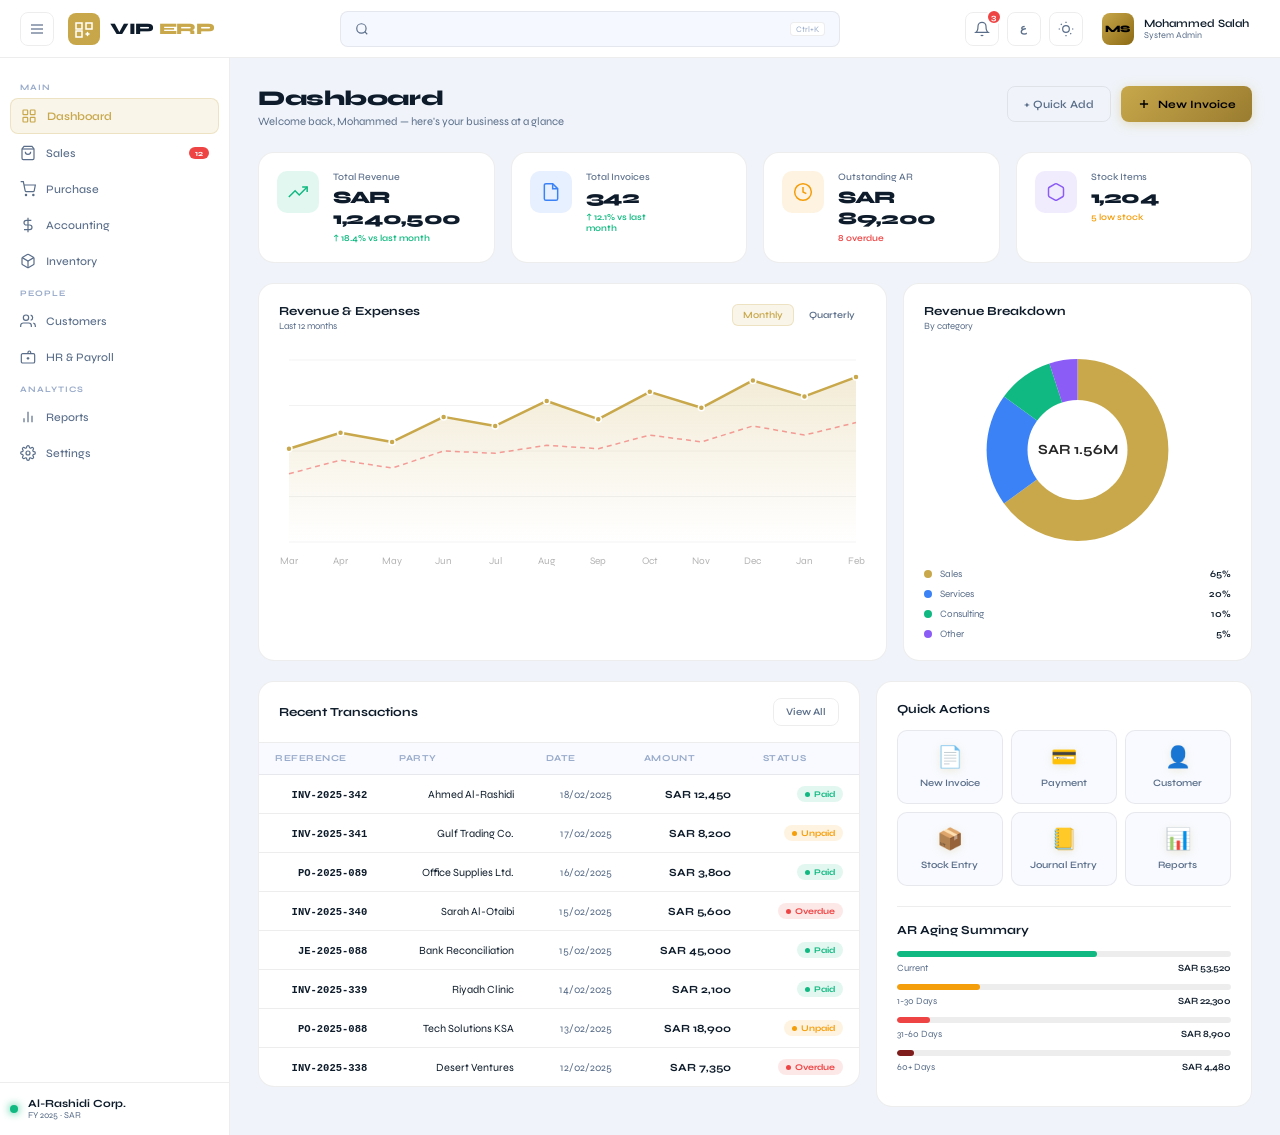
==== commit 60007a26: "Update index.html" ====
--- a/index.html
+++ b/index.html
@@ -10,7 +10,777 @@
   <link href="https://fonts.googleapis.com/css2?family=Syne:wght@400;500;600;700;800&family=Cairo:wght@300;400;500;600;700;800&display=swap" rel="stylesheet"/>
   <link rel="stylesheet" href="style.css"/>
 
-  <style src="style.css"></style>
+  <style>
+
+/* ═══════════════════════════════════════════════
+   VIP ERP — STYLE.CSS
+   Enterprise Accounting System
+   Version 1.0 · 2025
+═══════════════════════════════════════════════ */
+
+/* ── 1. VARIABLES ── */
+:root {
+  --primary:       #C8A84B;
+  --primary-dim:   rgba(200,168,75,0.12);
+  --primary-glow:  rgba(200,168,75,0.30);
+  --bg-base:       #0A0E1A;
+  --bg-card:       #111827;
+  --bg-card2:      #161F35;
+  --bg-hover:      #1A2540;
+  --bg-input:      #0D1426;
+  --text:          #E8EFF7;
+  --text-muted:    #6B829E;
+  --text-dim:      #3D5470;
+  --border:        rgba(255,255,255,0.06);
+  --border-accent: rgba(200,168,75,0.20);
+  --success:       #10B981;
+  --warning:       #F59E0B;
+  --danger:        #EF4444;
+  --info:          #3B82F6;
+  --topbar-h:      58px;
+  --sidebar-w:     230px;
+  --sidebar-w-col: 60px;
+  --radius:        10px;
+  --radius-lg:     16px;
+  --radius-xl:     22px;
+  --shadow-sm:     0 1px 4px rgba(0,0,0,0.3);
+  --shadow-md:     0 4px 16px rgba(0,0,0,0.4);
+  --shadow-lg:     0 12px 40px rgba(0,0,0,0.5);
+  --shadow-gold:   0 0 24px rgba(200,168,75,0.15);
+  --transition:    0.2s cubic-bezier(0.4,0,0.2,1);
+  --font-en:       'Syne', sans-serif;
+  --font-ar:       'Cairo', sans-serif;
+}
+
+[data-theme="light"] {
+  --bg-base:    #F0F4FA;
+  --bg-card:    #FFFFFF;
+  --bg-card2:   #F8FAFF;
+  --bg-hover:   #EDF2FF;
+  --bg-input:   #F5F8FF;
+  --text:       #0D1B2A;
+  --text-muted: #5A6E8A;
+  --text-dim:   #9AACCB;
+  --border:     rgba(0,0,0,0.07);
+  --border-accent: rgba(200,168,75,0.25);
+  --shadow-md:  0 4px 16px rgba(0,0,0,0.08);
+  --shadow-lg:  0 12px 40px rgba(0,0,0,0.10);
+}
+
+/* ── 2. RESET + BASE ── */
+*,*::before,*::after{box-sizing:border-box;margin:0;padding:0}
+html{font-size:14px;-webkit-tap-highlight-color:transparent}
+body{
+  font-family:var(--font-en);
+  background:var(--bg-base);
+  color:var(--text);
+  display:grid;
+  grid-template-rows:var(--topbar-h) 1fr;
+  grid-template-columns:var(--sidebar-w) 1fr;
+  grid-template-areas:"topbar topbar" "sidebar main";
+  min-height:100vh;
+  overflow:hidden;
+  transition:background var(--transition),color var(--transition);
+}
+html[lang="ar"] body{font-family:var(--font-ar)}
+::-webkit-scrollbar{width:4px;height:4px}
+::-webkit-scrollbar-track{background:transparent}
+::-webkit-scrollbar-thumb{background:var(--border-accent);border-radius:2px}
+::selection{background:var(--primary);color:#000}
+img{max-width:100%;display:block}
+a{text-decoration:none;color:inherit}
+button{cursor:pointer;border:none;background:none;font-family:inherit;color:inherit}
+input,select,textarea{font-family:inherit;color:inherit}
+
+/* ── 3. TOPBAR ── */
+#topbar{
+  grid-area:topbar;
+  display:flex;
+  align-items:center;
+  justify-content:space-between;
+  padding:0 20px;
+  background:var(--bg-card);
+  border-bottom:1px solid var(--border);
+  gap:16px;
+  z-index:100;
+  position:sticky;
+  top:0;
+}
+.tb-left{display:flex;align-items:center;gap:14px}
+.tb-center{flex:1;max-width:500px}
+.tb-right{display:flex;align-items:center;gap:8px}
+
+.logo{display:flex;align-items:center;gap:10px;cursor:pointer}
+.logo-mark{width:32px;height:32px;flex-shrink:0}
+.logo-text{font-size:1.15rem;font-weight:800;letter-spacing:-0.02em;color:var(--text)}
+.logo-text em{color:var(--primary);font-style:normal}
+
+.icon-btn{
+  width:34px;height:34px;
+  border-radius:8px;
+  display:flex;align-items:center;justify-content:center;
+  color:var(--text-muted);
+  border:1px solid var(--border);
+  background:transparent;
+  transition:all var(--transition);
+  position:relative;
+}
+.icon-btn:hover{color:var(--text);border-color:var(--primary);background:var(--primary-dim)}
+.icon-btn svg{width:16px;height:16px;stroke:currentColor;fill:none;stroke-width:1.8}
+#lang-btn span,#lang-label{font-size:0.75rem;font-weight:700}
+
+.notif-badge{
+  position:absolute;top:-4px;right:-4px;
+  width:16px;height:16px;
+  background:var(--danger);
+  border-radius:50%;
+  font-size:0.6rem;font-weight:700;
+  color:#fff;
+  display:flex;align-items:center;justify-content:center;
+  border:2px solid var(--bg-card);
+}
+
+.avatar-wrap{display:flex;align-items:center;gap:10px;padding:4px 10px;border-radius:8px;cursor:pointer;transition:background var(--transition);border:1px solid transparent}
+.avatar-wrap:hover{background:var(--bg-hover);border-color:var(--border)}
+.avatar{
+  width:32px;height:32px;border-radius:8px;
+  background:linear-gradient(135deg,var(--primary) 0%,#8B6914 100%);
+  display:flex;align-items:center;justify-content:center;
+  font-size:0.7rem;font-weight:800;color:#000;
+  flex-shrink:0;
+}
+.av-name{display:block;font-size:0.8rem;font-weight:600;line-height:1.2}
+.av-role{display:block;font-size:0.65rem;color:var(--text-muted);line-height:1}
+.avatar-info{display:flex;flex-direction:column}
+
+.global-search{
+  display:flex;align-items:center;gap:10px;
+  background:var(--bg-input);
+  border:1px solid var(--border);
+  border-radius:8px;
+  padding:0 14px;
+  height:36px;
+  cursor:pointer;
+  transition:border-color var(--transition);
+  width:100%;
+}
+.global-search:hover{border-color:var(--primary)}
+.search-icon{width:14px;height:14px;stroke:var(--text-muted);fill:none;stroke-width:2;flex-shrink:0}
+#global-search{
+  flex:1;border:none;background:none;font-size:0.82rem;color:var(--text);outline:none;cursor:pointer;
+}
+#global-search::placeholder{color:var(--text-dim)}
+.global-search kbd{
+  font-size:0.6rem;color:var(--text-dim);
+  border:1px solid var(--border);
+  border-radius:4px;padding:1px 5px;
+  background:var(--bg-card);
+  flex-shrink:0;font-family:inherit;
+}
+
+/* ── 4. SIDEBAR ── */
+#sidebar{
+  grid-area:sidebar;
+  background:var(--bg-card);
+  border-right:1px solid var(--border);
+  display:flex;
+  flex-direction:column;
+  overflow-y:auto;
+  overflow-x:hidden;
+  transition:width var(--transition);
+  position:relative;
+  z-index:50;
+}
+#sidebar.collapsed{width:var(--sidebar-w-col)}
+#sidebar.collapsed .nav-section-label,
+#sidebar.collapsed .nav-item span,
+#sidebar.collapsed .nav-badge,
+#sidebar.collapsed .sidebar-footer .company-info>div:last-child{display:none}
+#sidebar.collapsed .nav-item{justify-content:center;padding:10px}
+#sidebar.collapsed .company-info{justify-content:center}
+
+.sidebar-nav{flex:1;padding:16px 10px}
+.nav-section-label{
+  font-size:0.6rem;font-weight:700;letter-spacing:0.12em;
+  text-transform:uppercase;color:var(--text-dim);
+  padding:8px 10px 6px;
+}
+.nav-item{
+  display:flex;align-items:center;gap:10px;
+  padding:9px 10px;
+  border-radius:8px;
+  color:var(--text-muted);
+  font-size:0.82rem;font-weight:500;
+  transition:all var(--transition);
+  cursor:pointer;
+  margin-bottom:2px;
+  position:relative;
+}
+.nav-item svg{width:16px;height:16px;stroke:currentColor;fill:none;stroke-width:1.8;flex-shrink:0}
+.nav-item:hover{background:var(--bg-hover);color:var(--text)}
+.nav-item.active{
+  background:var(--primary-dim);
+  color:var(--primary);
+  font-weight:600;
+  border:1px solid var(--border-accent);
+}
+.nav-item.active svg{stroke:var(--primary)}
+.nav-badge{
+  margin-left:auto;
+  background:var(--danger);
+  color:#fff;font-size:0.58rem;font-weight:700;
+  padding:1px 6px;border-radius:100px;
+}
+
+.sidebar-footer{
+  padding:14px 10px;
+  border-top:1px solid var(--border);
+}
+.company-info{display:flex;align-items:center;gap:10px}
+.company-dot{width:8px;height:8px;border-radius:50%;background:var(--success);flex-shrink:0;box-shadow:0 0 8px var(--success)}
+.company-name{font-size:0.78rem;font-weight:700;line-height:1.2}
+.company-year{font-size:0.65rem;color:var(--text-muted)}
+
+/* ── 5. MAIN CONTENT ── */
+#main-content{
+  grid-area:main;
+  overflow-y:auto;
+  overflow-x:hidden;
+  padding:28px;
+}
+.module-view{display:none}
+.module-view.active{display:block}
+
+.page-header{
+  display:flex;align-items:flex-start;justify-content:space-between;
+  margin-bottom:24px;gap:16px;
+}
+.page-title{font-size:1.5rem;font-weight:800;letter-spacing:-0.02em;line-height:1.2}
+.page-sub{font-size:0.8rem;color:var(--text-muted);margin-top:4px}
+.page-actions{display:flex;gap:10px;align-items:center;flex-shrink:0}
+
+/* ── 6. BUTTONS ── */
+.btn{
+  display:inline-flex;align-items:center;justify-content:center;gap:7px;
+  padding:8px 16px;border-radius:8px;
+  font-size:0.8rem;font-weight:600;font-family:inherit;
+  transition:all var(--transition);
+  min-height:36px;white-space:nowrap;position:relative;overflow:hidden;
+}
+.btn svg{width:14px;height:14px;stroke:currentColor;fill:none;stroke-width:2.5}
+.btn:active{transform:scale(0.97)}
+.btn-primary{
+  background:linear-gradient(135deg,var(--primary) 0%,#9a7c30 100%);
+  color:#000;font-weight:700;
+  box-shadow:0 2px 12px rgba(200,168,75,0.35);
+}
+.btn-primary:hover{box-shadow:0 4px 20px rgba(200,168,75,0.50);transform:translateY(-1px)}
+.btn-ghost{
+  background:transparent;color:var(--text-muted);
+  border:1px solid var(--border);
+}
+.btn-ghost:hover{color:var(--text);border-color:var(--primary);background:var(--primary-dim)}
+.btn.sm{padding:5px 12px;font-size:0.72rem;min-height:28px}
+
+/* ── 7. KPI CARDS ── */
+.kpi-grid{
+  display:grid;
+  grid-template-columns:repeat(4,1fr);
+  gap:16px;
+  margin-bottom:20px;
+}
+.kpi-card{
+  background:var(--bg-card);
+  border:1px solid var(--border);
+  border-radius:var(--radius-lg);
+  padding:18px;
+  display:flex;gap:14px;align-items:flex-start;
+  cursor:pointer;
+  transition:all var(--transition);
+  position:relative;overflow:hidden;
+}
+.kpi-card::after{
+  content:'';position:absolute;
+  top:0;right:0;width:60%;height:100%;
+  background:linear-gradient(90deg,transparent,rgba(255,255,255,0.01));
+  pointer-events:none;
+}
+.kpi-card:hover{border-color:var(--primary);box-shadow:var(--shadow-gold);transform:translateY(-2px)}
+.kpi-icon{
+  width:42px;height:42px;border-radius:10px;
+  display:flex;align-items:center;justify-content:center;flex-shrink:0;
+}
+.kpi-icon svg{width:20px;height:20px;stroke:currentColor;fill:none;stroke-width:1.8}
+.kpi-green{background:rgba(16,185,129,0.12);color:var(--success)}
+.kpi-blue{background:rgba(59,130,246,0.12);color:var(--info)}
+.kpi-amber{background:rgba(245,158,11,0.12);color:var(--warning)}
+.kpi-purple{background:rgba(139,92,246,0.12);color:#8B5CF6}
+.kpi-label{font-size:0.7rem;color:var(--text-muted);margin-bottom:4px;font-weight:500}
+.kpi-value{font-size:1.25rem;font-weight:800;letter-spacing:-0.02em;line-height:1.2}
+.kpi-change{font-size:0.65rem;margin-top:4px;font-weight:600}
+.kpi-change.positive{color:var(--success)}
+.kpi-change.negative{color:var(--danger)}
+.kpi-change.warning{color:var(--warning)}
+.kpi-spark{width:60px;margin-left:auto;opacity:0.6}
+
+/* ── 8. CHARTS ── */
+.charts-row{display:grid;grid-template-columns:1.8fr 1fr;gap:16px;margin-bottom:20px}
+.chart-card{
+  background:var(--bg-card);border:1px solid var(--border);
+  border-radius:var(--radius-lg);padding:20px;
+}
+.large-chart{}
+.chart-header{display:flex;justify-content:space-between;align-items:flex-start;margin-bottom:18px}
+.chart-title{font-size:0.88rem;font-weight:700}
+.chart-sub{font-size:0.68rem;color:var(--text-muted);margin-top:2px}
+.chart-tabs{display:flex;gap:4px}
+.chart-tab{
+  padding:4px 10px;border-radius:6px;font-size:0.68rem;font-weight:600;
+  color:var(--text-muted);background:transparent;border:1px solid transparent;
+  transition:all var(--transition);
+}
+.chart-tab.active{background:var(--primary-dim);color:var(--primary);border-color:var(--border-accent)}
+.chart-tab:hover:not(.active){background:var(--bg-hover)}
+canvas{width:100%!important}
+.donut-legend{display:flex;flex-direction:column;gap:8px;margin-top:14px}
+.legend-item{display:flex;align-items:center;gap:8px;font-size:0.7rem}
+.legend-dot{width:8px;height:8px;border-radius:50%;flex-shrink:0}
+.legend-label{color:var(--text-muted);flex:1}
+.legend-val{font-weight:600}
+
+/* ── 9. BOTTOM ROW ── */
+.bottom-row{display:grid;grid-template-columns:1.6fr 1fr;gap:16px}
+.table-card{
+  background:var(--bg-card);border:1px solid var(--border);
+  border-radius:var(--radius-lg);overflow:hidden;
+  margin-bottom:20px;
+}
+.table-header{
+  display:flex;align-items:center;justify-content:space-between;
+  padding:16px 20px;border-bottom:1px solid var(--border);
+}
+.table-controls{display:flex;gap:8px;align-items:center}
+.table-search{
+  background:var(--bg-input);border:1px solid var(--border);
+  border-radius:6px;padding:5px 12px;font-size:0.75rem;
+  color:var(--text);outline:none;transition:border-color var(--transition);width:200px;
+}
+.table-search:focus{border-color:var(--primary)}
+.table-filter{
+  background:var(--bg-input);border:1px solid var(--border);
+  border-radius:6px;padding:5px 10px;font-size:0.72rem;color:var(--text);outline:none;
+  cursor:pointer;
+}
+.table-wrap{overflow-x:auto}
+.data-table{width:100%;border-collapse:collapse;font-size:0.78rem}
+.data-table th{
+  padding:10px 16px;text-align:left;
+  font-size:0.65rem;font-weight:700;
+  text-transform:uppercase;letter-spacing:0.06em;
+  color:var(--text-dim);
+  background:var(--bg-card2);
+  border-bottom:1px solid var(--border);
+  white-space:nowrap;
+}
+html[dir="rtl"] .data-table th{text-align:right}
+.data-table td{
+  padding:11px 16px;
+  border-bottom:1px solid var(--border);
+  color:var(--text);vertical-align:middle;
+}
+.data-table tr:last-child td{border-bottom:none}
+.data-table tbody tr{transition:background var(--transition)}
+.data-table tbody tr:hover{background:var(--bg-hover)}
+.table-pagination{
+  display:flex;align-items:center;justify-content:space-between;
+  padding:12px 20px;border-top:1px solid var(--border);
+}
+.page-info{font-size:0.7rem;color:var(--text-muted)}
+.page-btns{display:flex;gap:4px}
+.page-btn{
+  width:28px;height:28px;border-radius:6px;font-size:0.72rem;font-weight:600;
+  background:transparent;color:var(--text-muted);border:1px solid var(--border);
+  transition:all var(--transition);
+}
+.page-btn.active{background:var(--primary);color:#000;border-color:var(--primary)}
+.page-btn:hover:not(.active){border-color:var(--primary);color:var(--primary)}
+
+/* Status badges */
+.badge{
+  display:inline-flex;align-items:center;gap:4px;
+  padding:3px 8px;border-radius:100px;font-size:0.62rem;font-weight:700;
+  white-space:nowrap;
+}
+.badge-paid{background:rgba(16,185,129,0.12);color:var(--success)}
+.badge-unpaid{background:rgba(245,158,11,0.12);color:var(--warning)}
+.badge-overdue{background:rgba(239,68,68,0.12);color:var(--danger)}
+.badge-draft{background:rgba(107,130,158,0.12);color:var(--text-muted)}
+.badge-ordered{background:rgba(59,130,246,0.12);color:var(--info)}
+.badge-received{background:rgba(16,185,129,0.12);color:var(--success)}
+.badge-active{background:rgba(16,185,129,0.12);color:var(--success)}
+.badge-inactive{background:rgba(107,130,158,0.12);color:var(--text-muted)}
+.badge-in-stock{background:rgba(16,185,129,0.12);color:var(--success)}
+.badge-low{background:rgba(245,158,11,0.12);color:var(--warning)}
+.badge-out{background:rgba(239,68,68,0.12);color:var(--danger)}
+.badge-dot{width:5px;height:5px;border-radius:50%;background:currentColor}
+
+/* Action buttons in table */
+.tbl-action{
+  padding:3px 8px;border-radius:5px;font-size:0.65rem;font-weight:600;
+  border:1px solid var(--border);color:var(--text-muted);
+  transition:all var(--transition);margin-right:4px;
+}
+.tbl-action:hover{border-color:var(--primary);color:var(--primary);background:var(--primary-dim)}
+
+/* ── 10. QUICK PANEL ── */
+.quick-panel{
+  background:var(--bg-card);border:1px solid var(--border);
+  border-radius:var(--radius-lg);padding:20px;
+  display:flex;flex-direction:column;gap:0;
+}
+.quick-grid{
+  display:grid;grid-template-columns:repeat(3,1fr);gap:8px;
+  margin:14px 0 20px;
+}
+.quick-btn{
+  display:flex;flex-direction:column;align-items:center;gap:7px;
+  padding:14px 8px;border-radius:10px;
+  background:var(--bg-card2);border:1px solid var(--border);
+  font-size:0.7rem;font-weight:600;color:var(--text-muted);
+  transition:all var(--transition);cursor:pointer;
+}
+.qb-icon{font-size:1.5rem;filter:drop-shadow(0 2px 4px rgba(200,168,75,0.2))}
+.quick-btn:hover{border-color:var(--primary);color:var(--primary);background:var(--primary-dim);transform:translateY(-2px)}
+
+.aging-section{padding-top:16px;border-top:1px solid var(--border)}
+.aging-bar-wrap{margin-bottom:10px}
+.aging-bar{height:6px;background:var(--border);border-radius:3px;margin-bottom:5px;overflow:hidden}
+.aging-fill{height:100%;border-radius:3px;transition:width 1s ease}
+.aging-label{display:flex;justify-content:space-between;font-size:0.68rem;color:var(--text-muted)}
+.aging-val{font-weight:600;color:var(--text)}
+
+/* ── 11. CUSTOMERS GRID ── */
+.customers-grid{
+  display:grid;grid-template-columns:repeat(auto-fill,minmax(280px,1fr));gap:16px;
+}
+.customer-card{
+  background:var(--bg-card);border:1px solid var(--border);
+  border-radius:var(--radius-lg);padding:20px;
+  transition:all var(--transition);cursor:pointer;
+}
+.customer-card:hover{border-color:var(--primary);box-shadow:var(--shadow-gold);transform:translateY(-3px)}
+.cust-avatar{
+  width:44px;height:44px;border-radius:10px;
+  background:linear-gradient(135deg,var(--primary),#8B6914);
+  display:flex;align-items:center;justify-content:center;
+  font-size:1rem;font-weight:800;color:#000;
+  margin-bottom:14px;
+}
+.cust-name{font-size:0.9rem;font-weight:700;margin-bottom:4px}
+.cust-meta{font-size:0.7rem;color:var(--text-muted);margin-bottom:12px}
+.cust-stats{display:grid;grid-template-columns:1fr 1fr;gap:8px}
+.cust-stat-val{font-size:0.82rem;font-weight:700}
+.cust-stat-lbl{font-size:0.62rem;color:var(--text-muted);margin-top:2px}
+
+/* ── 12. REPORTS GRID ── */
+.reports-grid{
+  display:grid;grid-template-columns:repeat(3,1fr);gap:16px;
+  margin-bottom:24px;
+}
+.report-card{
+  background:var(--bg-card);border:1px solid var(--border);
+  border-radius:var(--radius-lg);padding:22px;
+  cursor:pointer;transition:all var(--transition);
+}
+.report-card:hover{border-color:var(--primary);box-shadow:var(--shadow-gold);transform:translateY(-3px)}
+.report-icon{font-size:2rem;margin-bottom:12px;filter:drop-shadow(0 4px 8px rgba(200,168,75,0.3))}
+.report-name{font-size:0.92rem;font-weight:700;margin-bottom:6px}
+.report-desc{font-size:0.75rem;color:var(--text-muted);line-height:1.5;margin-bottom:12px}
+.report-meta{font-size:0.65rem;color:var(--primary);font-weight:600}
+
+/* P&L Table */
+.pl-table td{padding:8px 16px;font-size:0.8rem}
+.pl-section td{background:var(--bg-card2)!important;font-size:0.65rem;font-weight:700;letter-spacing:0.08em;color:var(--text-dim);text-transform:uppercase;padding:8px 16px}
+.pl-subtotal td{font-weight:700;border-top:1px solid var(--border)}
+.pl-total td{font-weight:800;font-size:0.9rem;border-top:2px solid var(--primary);color:var(--primary)}
+.pl-indent{padding-left:28px!important}
+.positive{color:var(--success)!important;font-weight:600}
+.negative{color:var(--danger)!important;font-weight:600}
+.report-meta-bar{
+  display:flex;align-items:center;gap:8px;flex-wrap:wrap;
+  font-size:0.75rem;color:var(--text-muted);
+  padding:12px 0;margin-bottom:16px;
+  border-bottom:1px solid var(--border);
+}
+
+/* Settings */
+.settings-grid{display:grid;grid-template-columns:repeat(3,1fr);gap:16px}
+.settings-card{
+  background:var(--bg-card);border:1px solid var(--border);
+  border-radius:var(--radius-lg);padding:22px;
+  cursor:pointer;transition:all var(--transition);
+}
+.settings-card:hover{border-color:var(--primary);box-shadow:var(--shadow-gold);transform:translateY(-2px)}
+.settings-icon{font-size:2rem;margin-bottom:12px}
+.settings-name{font-size:0.9rem;font-weight:700;margin-bottom:6px}
+.settings-desc{font-size:0.75rem;color:var(--text-muted);line-height:1.5}
+
+/* ── 13. MODALS ── */
+.modal-overlay{
+  position:fixed;inset:0;
+  background:rgba(0,0,0,0.65);backdrop-filter:blur(8px);
+  z-index:1000;
+  display:flex;align-items:center;justify-content:center;
+  opacity:0;pointer-events:none;
+  transition:opacity 0.2s;
+}
+.modal-overlay.open{opacity:1;pointer-events:auto}
+.modal-box{
+  background:var(--bg-card);
+  border:1px solid var(--border);
+  border-radius:var(--radius-xl);
+  width:92%;max-width:720px;
+  max-height:90vh;overflow-y:auto;
+  box-shadow:0 32px 80px rgba(0,0,0,0.6),0 0 0 1px var(--border-accent);
+  transform:scale(0.95) translateY(8px);
+  transition:transform 0.2s;
+}
+.modal-overlay.open .modal-box{transform:scale(1) translateY(0)}
+.modal-box.large{max-width:880px}
+.modal-head{
+  display:flex;align-items:center;justify-content:space-between;
+  padding:20px 24px;border-bottom:1px solid var(--border);
+  position:sticky;top:0;background:var(--bg-card);z-index:5;
+}
+.modal-title-wrap{display:flex;align-items:center;gap:10px}
+.modal-icon{font-size:1.4rem}
+.modal-title{font-size:1.05rem;font-weight:800;letter-spacing:-0.01em}
+.modal-close{
+  width:30px;height:30px;border-radius:6px;
+  display:flex;align-items:center;justify-content:center;
+  font-size:0.85rem;color:var(--text-muted);
+  border:1px solid var(--border);
+  transition:all var(--transition);
+}
+.modal-close:hover{color:var(--danger);border-color:var(--danger)}
+.modal-body{padding:20px 24px}
+.modal-footer{
+  padding:16px 24px;border-top:1px solid var(--border);
+  display:flex;gap:10px;justify-content:flex-end;
+  position:sticky;bottom:0;background:var(--bg-card);
+}
+
+/* CTA in modal */
+.modal-cta{
+  display:flex;align-items:center;justify-content:space-between;
+  padding:14px 24px;
+  background:var(--primary-dim);
+  border-top:1px solid var(--border-accent);
+}
+.cta-wa-link{
+  display:flex;align-items:center;gap:8px;
+  font-size:0.72rem;font-weight:600;color:var(--success);
+  transition:opacity var(--transition);
+}
+.cta-wa-link svg{width:16px;height:16px}
+.cta-wa-link:hover{opacity:0.8}
+.cta-portfolio-link{
+  font-size:0.72rem;font-weight:600;color:var(--primary);
+  transition:opacity var(--transition);
+}
+.cta-portfolio-link:hover{opacity:0.7}
+
+/* ── 14. FORMS ── */
+.form-grid-2{display:grid;grid-template-columns:1fr 1fr;gap:16px;margin-bottom:18px}
+.form-group{display:flex;flex-direction:column;gap:6px}
+.form-label{font-size:0.72rem;font-weight:700;color:var(--text-muted);text-transform:uppercase;letter-spacing:0.04em}
+.form-input,.form-select,.form-textarea{
+  background:var(--bg-input);border:1px solid var(--border);
+  border-radius:8px;padding:9px 12px;font-size:0.82rem;
+  color:var(--text);outline:none;
+  transition:border-color var(--transition);width:100%;
+}
+.form-input:focus,.form-select:focus,.form-textarea:focus{border-color:var(--primary)}
+.form-input.sm,.form-select.sm{padding:5px 8px;font-size:0.75rem;border-radius:6px}
+.form-input.number{text-align:right}
+.form-textarea{resize:vertical;min-height:70px}
+.form-select{cursor:pointer}
+
+/* Items section */
+.items-section{margin-top:4px;margin-bottom:18px}
+.items-header{display:flex;align-items:center;justify-content:space-between;margin-bottom:10px}
+.items-table-wrap{overflow-x:auto;border:1px solid var(--border);border-radius:8px}
+.items-table{width:100%;border-collapse:collapse;font-size:0.78rem}
+.items-table th{
+  padding:8px 12px;background:var(--bg-card2);
+  font-size:0.62rem;font-weight:700;letter-spacing:0.06em;
+  text-transform:uppercase;color:var(--text-dim);
+  border-bottom:1px solid var(--border);text-align:left;
+}
+.items-table td{padding:8px 10px;border-bottom:1px solid var(--border)}
+.items-table tr:last-child td{border-bottom:none}
+.vat-cell,.total-cell{font-weight:600;white-space:nowrap}
+.remove-line{width:22px;height:22px;border-radius:4px;font-size:0.7rem;color:var(--text-muted);border:1px solid var(--border);display:flex;align-items:center;justify-content:center;transition:all var(--transition)}
+.remove-line:hover{color:var(--danger);border-color:var(--danger)}
+
+.invoice-totals{
+  margin-top:12px;padding:12px 16px;
+  background:var(--bg-card2);border-radius:8px;
+  display:flex;flex-direction:column;gap:6px;
+  border:1px solid var(--border);
+}
+.inv-total-row{display:flex;justify-content:space-between;font-size:0.78rem;color:var(--text-muted)}
+.inv-total-row.total-row{
+  font-size:0.92rem;font-weight:800;color:var(--text);
+  padding-top:8px;border-top:1px solid var(--border);margin-top:2px;
+}
+
+.je-table-wrap{margin:12px 0;border:1px solid var(--border);border-radius:8px;overflow:hidden}
+.je-balance{
+  display:flex;align-items:center;gap:8px;
+  font-size:0.75rem;color:var(--text-muted);
+  padding:10px 0;
+}
+.balance-ok{color:var(--success);font-weight:700}
+
+/* ── 15. NOTIFICATIONS ── */
+.notif-panel{
+  position:fixed;top:var(--topbar-h);right:0;
+  width:320px;height:calc(100vh - var(--topbar-h));
+  background:var(--bg-card);border-left:1px solid var(--border);
+  z-index:200;
+  transform:translateX(100%);transition:transform var(--transition);
+  display:flex;flex-direction:column;
+}
+.notif-panel.open{transform:translateX(0)}
+.notif-header{
+  display:flex;align-items:center;justify-content:space-between;
+  padding:16px 20px;border-bottom:1px solid var(--border);
+  font-size:0.88rem;font-weight:700;
+}
+.notif-close{color:var(--text-muted);font-size:1rem}
+.notif-list{overflow-y:auto;flex:1}
+.notif-item{
+  display:flex;gap:12px;align-items:flex-start;
+  padding:14px 20px;border-bottom:1px solid var(--border);
+  transition:background var(--transition);cursor:pointer;
+}
+.notif-item:hover{background:var(--bg-hover)}
+.notif-item.unread{background:var(--primary-dim)}
+.notif-dot{width:8px;height:8px;border-radius:50%;background:var(--primary);flex-shrink:0;margin-top:4px}
+.notif-dot.inactive{background:var(--text-dim)}
+.notif-text{font-size:0.78rem;line-height:1.5;margin-bottom:4px}
+.notif-time{font-size:0.65rem;color:var(--text-muted)}
+
+/* ── 16. TOAST ── */
+#toast-container{position:fixed;bottom:24px;right:24px;z-index:2000;display:flex;flex-direction:column;gap:8px}
+html[dir="rtl"] #toast-container{right:auto;left:24px}
+.toast{
+  display:flex;align-items:center;gap:10px;
+  padding:12px 18px;border-radius:10px;
+  background:var(--bg-card);border:1px solid var(--border);
+  box-shadow:var(--shadow-lg);
+  font-size:0.78rem;font-weight:600;
+  max-width:340px;
+  animation:toast-in 0.3s ease;
+  transition:opacity 0.3s;
+}
+@keyframes toast-in{from{transform:translateX(20px);opacity:0}to{transform:translateX(0);opacity:1}}
+.toast-icon{font-size:1.1rem;flex-shrink:0}
+.toast.success{border-left:3px solid var(--success)}
+.toast.error{border-left:3px solid var(--danger)}
+.toast.warning{border-left:3px solid var(--warning)}
+.toast.info{border-left:3px solid var(--info)}
+
+/* ── 17. SEARCH OVERLAY ── */
+.search-overlay{
+  position:fixed;inset:0;
+  background:rgba(0,0,0,0.7);backdrop-filter:blur(12px);
+  z-index:1500;
+  display:flex;align-items:flex-start;justify-content:center;
+  padding-top:80px;
+  opacity:0;pointer-events:none;
+  transition:opacity 0.2s;
+}
+.search-overlay.open{opacity:1;pointer-events:auto}
+.search-modal{
+  width:92%;max-width:600px;
+  background:var(--bg-card);
+  border:1px solid var(--border-accent);
+  border-radius:var(--radius-xl);
+  box-shadow:var(--shadow-lg),var(--shadow-gold);
+  overflow:hidden;
+}
+.search-input-wrap{
+  display:flex;align-items:center;gap:12px;
+  padding:16px 20px;border-bottom:1px solid var(--border);
+}
+.search-icon-lg{width:18px;height:18px;stroke:var(--text-muted);fill:none;stroke-width:2;flex-shrink:0}
+#search-input-main{
+  flex:1;border:none;background:none;font-size:1rem;
+  color:var(--text);outline:none;
+}
+#search-input-main::placeholder{color:var(--text-dim)}
+.search-overlay kbd{
+  font-size:0.68rem;color:var(--text-dim);border:1px solid var(--border);
+  border-radius:4px;padding:2px 8px;background:var(--bg-input);cursor:pointer;
+}
+.search-results{max-height:360px;overflow-y:auto}
+.search-result-item{
+  display:flex;align-items:center;gap:12px;
+  padding:12px 20px;cursor:pointer;
+  transition:background var(--transition);
+  font-size:0.82rem;
+}
+.search-result-item:hover,.search-result-item.focused{background:var(--primary-dim)}
+.search-result-icon{width:30px;height:30px;border-radius:8px;background:var(--bg-card2);display:flex;align-items:center;justify-content:center;font-size:0.9rem;flex-shrink:0}
+.search-result-name{font-weight:600}
+.search-result-type{font-size:0.65rem;color:var(--text-muted);margin-top:2px}
+.search-tips{
+  display:flex;gap:20px;padding:10px 20px;
+  background:var(--bg-card2);font-size:0.65rem;color:var(--text-dim);
+  border-top:1px solid var(--border);
+}
+
+/* ── 18. RESPONSIVE ── */
+@media(max-width:1200px){
+  .kpi-grid{grid-template-columns:repeat(2,1fr)}
+  .charts-row{grid-template-columns:1fr}
+  .bottom-row{grid-template-columns:1fr}
+}
+@media(max-width:900px){
+  body{grid-template-columns:0 1fr}
+  #sidebar{position:fixed;left:0;top:var(--topbar-h);height:calc(100vh - var(--topbar-h));z-index:300;transform:translateX(-100%);transition:transform var(--transition),width var(--transition)}
+  #sidebar.mobile-open{transform:translateX(0)}
+  html[dir="rtl"] #sidebar{left:auto;right:0;transform:translateX(100%)}
+  html[dir="rtl"] #sidebar.mobile-open{transform:translateX(0)}
+  #main-content{padding:16px}
+  .page-header{flex-direction:column}
+  .page-actions{width:100%}
+  .kpi-grid{grid-template-columns:1fr 1fr}
+  .reports-grid{grid-template-columns:1fr 1fr}
+  .settings-grid{grid-template-columns:1fr 1fr}
+  .form-grid-2{grid-template-columns:1fr}
+  .avatar-info,.av-name,.av-role{display:none}
+}
+@media(max-width:600px){
+  .kpi-grid{grid-template-columns:1fr}
+  .reports-grid{grid-template-columns:1fr}
+  .settings-grid{grid-template-columns:1fr}
+  #main-content{padding:12px}
+  .modal-box{max-width:100%;border-radius:16px 16px 0 0;align-self:flex-end}
+  .modal-overlay{align-items:flex-end}
+  .quick-grid{grid-template-columns:repeat(3,1fr)}
+}
+html[dir="rtl"] .modal-footer{flex-direction:row-reverse}
+html[dir="rtl"] .notif-panel{right:auto;left:0;border-left:none;border-right:1px solid var(--border);transform:translateX(-100%)}
+html[dir="rtl"] .notif-panel.open{transform:translateX(0)}
+html[dir="rtl"] .page-header{flex-direction:row-reverse}
+html[dir="rtl"] .data-table th,.data-table td{text-align:right}
+html[dir="rtl"] .table-controls{flex-direction:row-reverse}
+
+    
+  </style>
 </head>
 <body>
 
--- a/style.css
+++ b/style.css
@@ -0,0 +1,766 @@
+/* ═══════════════════════════════════════════════
+   VIP ERP — STYLE.CSS
+   Enterprise Accounting System
+   Version 1.0 · 2025
+═══════════════════════════════════════════════ */
+
+/* ── 1. VARIABLES ── */
+:root {
+  --primary:       #C8A84B;
+  --primary-dim:   rgba(200,168,75,0.12);
+  --primary-glow:  rgba(200,168,75,0.30);
+  --bg-base:       #0A0E1A;
+  --bg-card:       #111827;
+  --bg-card2:      #161F35;
+  --bg-hover:      #1A2540;
+  --bg-input:      #0D1426;
+  --text:          #E8EFF7;
+  --text-muted:    #6B829E;
+  --text-dim:      #3D5470;
+  --border:        rgba(255,255,255,0.06);
+  --border-accent: rgba(200,168,75,0.20);
+  --success:       #10B981;
+  --warning:       #F59E0B;
+  --danger:        #EF4444;
+  --info:          #3B82F6;
+  --topbar-h:      58px;
+  --sidebar-w:     230px;
+  --sidebar-w-col: 60px;
+  --radius:        10px;
+  --radius-lg:     16px;
+  --radius-xl:     22px;
+  --shadow-sm:     0 1px 4px rgba(0,0,0,0.3);
+  --shadow-md:     0 4px 16px rgba(0,0,0,0.4);
+  --shadow-lg:     0 12px 40px rgba(0,0,0,0.5);
+  --shadow-gold:   0 0 24px rgba(200,168,75,0.15);
+  --transition:    0.2s cubic-bezier(0.4,0,0.2,1);
+  --font-en:       'Syne', sans-serif;
+  --font-ar:       'Cairo', sans-serif;
+}
+
+[data-theme="light"] {
+  --bg-base:    #F0F4FA;
+  --bg-card:    #FFFFFF;
+  --bg-card2:   #F8FAFF;
+  --bg-hover:   #EDF2FF;
+  --bg-input:   #F5F8FF;
+  --text:       #0D1B2A;
+  --text-muted: #5A6E8A;
+  --text-dim:   #9AACCB;
+  --border:     rgba(0,0,0,0.07);
+  --border-accent: rgba(200,168,75,0.25);
+  --shadow-md:  0 4px 16px rgba(0,0,0,0.08);
+  --shadow-lg:  0 12px 40px rgba(0,0,0,0.10);
+}
+
+/* ── 2. RESET + BASE ── */
+*,*::before,*::after{box-sizing:border-box;margin:0;padding:0}
+html{font-size:14px;-webkit-tap-highlight-color:transparent}
+body{
+  font-family:var(--font-en);
+  background:var(--bg-base);
+  color:var(--text);
+  display:grid;
+  grid-template-rows:var(--topbar-h) 1fr;
+  grid-template-columns:var(--sidebar-w) 1fr;
+  grid-template-areas:"topbar topbar" "sidebar main";
+  min-height:100vh;
+  overflow:hidden;
+  transition:background var(--transition),color var(--transition);
+}
+html[lang="ar"] body{font-family:var(--font-ar)}
+::-webkit-scrollbar{width:4px;height:4px}
+::-webkit-scrollbar-track{background:transparent}
+::-webkit-scrollbar-thumb{background:var(--border-accent);border-radius:2px}
+::selection{background:var(--primary);color:#000}
+img{max-width:100%;display:block}
+a{text-decoration:none;color:inherit}
+button{cursor:pointer;border:none;background:none;font-family:inherit;color:inherit}
+input,select,textarea{font-family:inherit;color:inherit}
+
+/* ── 3. TOPBAR ── */
+#topbar{
+  grid-area:topbar;
+  display:flex;
+  align-items:center;
+  justify-content:space-between;
+  padding:0 20px;
+  background:var(--bg-card);
+  border-bottom:1px solid var(--border);
+  gap:16px;
+  z-index:100;
+  position:sticky;
+  top:0;
+}
+.tb-left{display:flex;align-items:center;gap:14px}
+.tb-center{flex:1;max-width:500px}
+.tb-right{display:flex;align-items:center;gap:8px}
+
+.logo{display:flex;align-items:center;gap:10px;cursor:pointer}
+.logo-mark{width:32px;height:32px;flex-shrink:0}
+.logo-text{font-size:1.15rem;font-weight:800;letter-spacing:-0.02em;color:var(--text)}
+.logo-text em{color:var(--primary);font-style:normal}
+
+.icon-btn{
+  width:34px;height:34px;
+  border-radius:8px;
+  display:flex;align-items:center;justify-content:center;
+  color:var(--text-muted);
+  border:1px solid var(--border);
+  background:transparent;
+  transition:all var(--transition);
+  position:relative;
+}
+.icon-btn:hover{color:var(--text);border-color:var(--primary);background:var(--primary-dim)}
+.icon-btn svg{width:16px;height:16px;stroke:currentColor;fill:none;stroke-width:1.8}
+#lang-btn span,#lang-label{font-size:0.75rem;font-weight:700}
+
+.notif-badge{
+  position:absolute;top:-4px;right:-4px;
+  width:16px;height:16px;
+  background:var(--danger);
+  border-radius:50%;
+  font-size:0.6rem;font-weight:700;
+  color:#fff;
+  display:flex;align-items:center;justify-content:center;
+  border:2px solid var(--bg-card);
+}
+
+.avatar-wrap{display:flex;align-items:center;gap:10px;padding:4px 10px;border-radius:8px;cursor:pointer;transition:background var(--transition);border:1px solid transparent}
+.avatar-wrap:hover{background:var(--bg-hover);border-color:var(--border)}
+.avatar{
+  width:32px;height:32px;border-radius:8px;
+  background:linear-gradient(135deg,var(--primary) 0%,#8B6914 100%);
+  display:flex;align-items:center;justify-content:center;
+  font-size:0.7rem;font-weight:800;color:#000;
+  flex-shrink:0;
+}
+.av-name{display:block;font-size:0.8rem;font-weight:600;line-height:1.2}
+.av-role{display:block;font-size:0.65rem;color:var(--text-muted);line-height:1}
+.avatar-info{display:flex;flex-direction:column}
+
+.global-search{
+  display:flex;align-items:center;gap:10px;
+  background:var(--bg-input);
+  border:1px solid var(--border);
+  border-radius:8px;
+  padding:0 14px;
+  height:36px;
+  cursor:pointer;
+  transition:border-color var(--transition);
+  width:100%;
+}
+.global-search:hover{border-color:var(--primary)}
+.search-icon{width:14px;height:14px;stroke:var(--text-muted);fill:none;stroke-width:2;flex-shrink:0}
+#global-search{
+  flex:1;border:none;background:none;font-size:0.82rem;color:var(--text);outline:none;cursor:pointer;
+}
+#global-search::placeholder{color:var(--text-dim)}
+.global-search kbd{
+  font-size:0.6rem;color:var(--text-dim);
+  border:1px solid var(--border);
+  border-radius:4px;padding:1px 5px;
+  background:var(--bg-card);
+  flex-shrink:0;font-family:inherit;
+}
+
+/* ── 4. SIDEBAR ── */
+#sidebar{
+  grid-area:sidebar;
+  background:var(--bg-card);
+  border-right:1px solid var(--border);
+  display:flex;
+  flex-direction:column;
+  overflow-y:auto;
+  overflow-x:hidden;
+  transition:width var(--transition);
+  position:relative;
+  z-index:50;
+}
+#sidebar.collapsed{width:var(--sidebar-w-col)}
+#sidebar.collapsed .nav-section-label,
+#sidebar.collapsed .nav-item span,
+#sidebar.collapsed .nav-badge,
+#sidebar.collapsed .sidebar-footer .company-info>div:last-child{display:none}
+#sidebar.collapsed .nav-item{justify-content:center;padding:10px}
+#sidebar.collapsed .company-info{justify-content:center}
+
+.sidebar-nav{flex:1;padding:16px 10px}
+.nav-section-label{
+  font-size:0.6rem;font-weight:700;letter-spacing:0.12em;
+  text-transform:uppercase;color:var(--text-dim);
+  padding:8px 10px 6px;
+}
+.nav-item{
+  display:flex;align-items:center;gap:10px;
+  padding:9px 10px;
+  border-radius:8px;
+  color:var(--text-muted);
+  font-size:0.82rem;font-weight:500;
+  transition:all var(--transition);
+  cursor:pointer;
+  margin-bottom:2px;
+  position:relative;
+}
+.nav-item svg{width:16px;height:16px;stroke:currentColor;fill:none;stroke-width:1.8;flex-shrink:0}
+.nav-item:hover{background:var(--bg-hover);color:var(--text)}
+.nav-item.active{
+  background:var(--primary-dim);
+  color:var(--primary);
+  font-weight:600;
+  border:1px solid var(--border-accent);
+}
+.nav-item.active svg{stroke:var(--primary)}
+.nav-badge{
+  margin-left:auto;
+  background:var(--danger);
+  color:#fff;font-size:0.58rem;font-weight:700;
+  padding:1px 6px;border-radius:100px;
+}
+
+.sidebar-footer{
+  padding:14px 10px;
+  border-top:1px solid var(--border);
+}
+.company-info{display:flex;align-items:center;gap:10px}
+.company-dot{width:8px;height:8px;border-radius:50%;background:var(--success);flex-shrink:0;box-shadow:0 0 8px var(--success)}
+.company-name{font-size:0.78rem;font-weight:700;line-height:1.2}
+.company-year{font-size:0.65rem;color:var(--text-muted)}
+
+/* ── 5. MAIN CONTENT ── */
+#main-content{
+  grid-area:main;
+  overflow-y:auto;
+  overflow-x:hidden;
+  padding:28px;
+}
+.module-view{display:none}
+.module-view.active{display:block}
+
+.page-header{
+  display:flex;align-items:flex-start;justify-content:space-between;
+  margin-bottom:24px;gap:16px;
+}
+.page-title{font-size:1.5rem;font-weight:800;letter-spacing:-0.02em;line-height:1.2}
+.page-sub{font-size:0.8rem;color:var(--text-muted);margin-top:4px}
+.page-actions{display:flex;gap:10px;align-items:center;flex-shrink:0}
+
+/* ── 6. BUTTONS ── */
+.btn{
+  display:inline-flex;align-items:center;justify-content:center;gap:7px;
+  padding:8px 16px;border-radius:8px;
+  font-size:0.8rem;font-weight:600;font-family:inherit;
+  transition:all var(--transition);
+  min-height:36px;white-space:nowrap;position:relative;overflow:hidden;
+}
+.btn svg{width:14px;height:14px;stroke:currentColor;fill:none;stroke-width:2.5}
+.btn:active{transform:scale(0.97)}
+.btn-primary{
+  background:linear-gradient(135deg,var(--primary) 0%,#9a7c30 100%);
+  color:#000;font-weight:700;
+  box-shadow:0 2px 12px rgba(200,168,75,0.35);
+}
+.btn-primary:hover{box-shadow:0 4px 20px rgba(200,168,75,0.50);transform:translateY(-1px)}
+.btn-ghost{
+  background:transparent;color:var(--text-muted);
+  border:1px solid var(--border);
+}
+.btn-ghost:hover{color:var(--text);border-color:var(--primary);background:var(--primary-dim)}
+.btn.sm{padding:5px 12px;font-size:0.72rem;min-height:28px}
+
+/* ── 7. KPI CARDS ── */
+.kpi-grid{
+  display:grid;
+  grid-template-columns:repeat(4,1fr);
+  gap:16px;
+  margin-bottom:20px;
+}
+.kpi-card{
+  background:var(--bg-card);
+  border:1px solid var(--border);
+  border-radius:var(--radius-lg);
+  padding:18px;
+  display:flex;gap:14px;align-items:flex-start;
+  cursor:pointer;
+  transition:all var(--transition);
+  position:relative;overflow:hidden;
+}
+.kpi-card::after{
+  content:'';position:absolute;
+  top:0;right:0;width:60%;height:100%;
+  background:linear-gradient(90deg,transparent,rgba(255,255,255,0.01));
+  pointer-events:none;
+}
+.kpi-card:hover{border-color:var(--primary);box-shadow:var(--shadow-gold);transform:translateY(-2px)}
+.kpi-icon{
+  width:42px;height:42px;border-radius:10px;
+  display:flex;align-items:center;justify-content:center;flex-shrink:0;
+}
+.kpi-icon svg{width:20px;height:20px;stroke:currentColor;fill:none;stroke-width:1.8}
+.kpi-green{background:rgba(16,185,129,0.12);color:var(--success)}
+.kpi-blue{background:rgba(59,130,246,0.12);color:var(--info)}
+.kpi-amber{background:rgba(245,158,11,0.12);color:var(--warning)}
+.kpi-purple{background:rgba(139,92,246,0.12);color:#8B5CF6}
+.kpi-label{font-size:0.7rem;color:var(--text-muted);margin-bottom:4px;font-weight:500}
+.kpi-value{font-size:1.25rem;font-weight:800;letter-spacing:-0.02em;line-height:1.2}
+.kpi-change{font-size:0.65rem;margin-top:4px;font-weight:600}
+.kpi-change.positive{color:var(--success)}
+.kpi-change.negative{color:var(--danger)}
+.kpi-change.warning{color:var(--warning)}
+.kpi-spark{width:60px;margin-left:auto;opacity:0.6}
+
+/* ── 8. CHARTS ── */
+.charts-row{display:grid;grid-template-columns:1.8fr 1fr;gap:16px;margin-bottom:20px}
+.chart-card{
+  background:var(--bg-card);border:1px solid var(--border);
+  border-radius:var(--radius-lg);padding:20px;
+}
+.large-chart{}
+.chart-header{display:flex;justify-content:space-between;align-items:flex-start;margin-bottom:18px}
+.chart-title{font-size:0.88rem;font-weight:700}
+.chart-sub{font-size:0.68rem;color:var(--text-muted);margin-top:2px}
+.chart-tabs{display:flex;gap:4px}
+.chart-tab{
+  padding:4px 10px;border-radius:6px;font-size:0.68rem;font-weight:600;
+  color:var(--text-muted);background:transparent;border:1px solid transparent;
+  transition:all var(--transition);
+}
+.chart-tab.active{background:var(--primary-dim);color:var(--primary);border-color:var(--border-accent)}
+.chart-tab:hover:not(.active){background:var(--bg-hover)}
+canvas{width:100%!important}
+.donut-legend{display:flex;flex-direction:column;gap:8px;margin-top:14px}
+.legend-item{display:flex;align-items:center;gap:8px;font-size:0.7rem}
+.legend-dot{width:8px;height:8px;border-radius:50%;flex-shrink:0}
+.legend-label{color:var(--text-muted);flex:1}
+.legend-val{font-weight:600}
+
+/* ── 9. BOTTOM ROW ── */
+.bottom-row{display:grid;grid-template-columns:1.6fr 1fr;gap:16px}
+.table-card{
+  background:var(--bg-card);border:1px solid var(--border);
+  border-radius:var(--radius-lg);overflow:hidden;
+  margin-bottom:20px;
+}
+.table-header{
+  display:flex;align-items:center;justify-content:space-between;
+  padding:16px 20px;border-bottom:1px solid var(--border);
+}
+.table-controls{display:flex;gap:8px;align-items:center}
+.table-search{
+  background:var(--bg-input);border:1px solid var(--border);
+  border-radius:6px;padding:5px 12px;font-size:0.75rem;
+  color:var(--text);outline:none;transition:border-color var(--transition);width:200px;
+}
+.table-search:focus{border-color:var(--primary)}
+.table-filter{
+  background:var(--bg-input);border:1px solid var(--border);
+  border-radius:6px;padding:5px 10px;font-size:0.72rem;color:var(--text);outline:none;
+  cursor:pointer;
+}
+.table-wrap{overflow-x:auto}
+.data-table{width:100%;border-collapse:collapse;font-size:0.78rem}
+.data-table th{
+  padding:10px 16px;text-align:left;
+  font-size:0.65rem;font-weight:700;
+  text-transform:uppercase;letter-spacing:0.06em;
+  color:var(--text-dim);
+  background:var(--bg-card2);
+  border-bottom:1px solid var(--border);
+  white-space:nowrap;
+}
+html[dir="rtl"] .data-table th{text-align:right}
+.data-table td{
+  padding:11px 16px;
+  border-bottom:1px solid var(--border);
+  color:var(--text);vertical-align:middle;
+}
+.data-table tr:last-child td{border-bottom:none}
+.data-table tbody tr{transition:background var(--transition)}
+.data-table tbody tr:hover{background:var(--bg-hover)}
+.table-pagination{
+  display:flex;align-items:center;justify-content:space-between;
+  padding:12px 20px;border-top:1px solid var(--border);
+}
+.page-info{font-size:0.7rem;color:var(--text-muted)}
+.page-btns{display:flex;gap:4px}
+.page-btn{
+  width:28px;height:28px;border-radius:6px;font-size:0.72rem;font-weight:600;
+  background:transparent;color:var(--text-muted);border:1px solid var(--border);
+  transition:all var(--transition);
+}
+.page-btn.active{background:var(--primary);color:#000;border-color:var(--primary)}
+.page-btn:hover:not(.active){border-color:var(--primary);color:var(--primary)}
+
+/* Status badges */
+.badge{
+  display:inline-flex;align-items:center;gap:4px;
+  padding:3px 8px;border-radius:100px;font-size:0.62rem;font-weight:700;
+  white-space:nowrap;
+}
+.badge-paid{background:rgba(16,185,129,0.12);color:var(--success)}
+.badge-unpaid{background:rgba(245,158,11,0.12);color:var(--warning)}
+.badge-overdue{background:rgba(239,68,68,0.12);color:var(--danger)}
+.badge-draft{background:rgba(107,130,158,0.12);color:var(--text-muted)}
+.badge-ordered{background:rgba(59,130,246,0.12);color:var(--info)}
+.badge-received{background:rgba(16,185,129,0.12);color:var(--success)}
+.badge-active{background:rgba(16,185,129,0.12);color:var(--success)}
+.badge-inactive{background:rgba(107,130,158,0.12);color:var(--text-muted)}
+.badge-in-stock{background:rgba(16,185,129,0.12);color:var(--success)}
+.badge-low{background:rgba(245,158,11,0.12);color:var(--warning)}
+.badge-out{background:rgba(239,68,68,0.12);color:var(--danger)}
+.badge-dot{width:5px;height:5px;border-radius:50%;background:currentColor}
+
+/* Action buttons in table */
+.tbl-action{
+  padding:3px 8px;border-radius:5px;font-size:0.65rem;font-weight:600;
+  border:1px solid var(--border);color:var(--text-muted);
+  transition:all var(--transition);margin-right:4px;
+}
+.tbl-action:hover{border-color:var(--primary);color:var(--primary);background:var(--primary-dim)}
+
+/* ── 10. QUICK PANEL ── */
+.quick-panel{
+  background:var(--bg-card);border:1px solid var(--border);
+  border-radius:var(--radius-lg);padding:20px;
+  display:flex;flex-direction:column;gap:0;
+}
+.quick-grid{
+  display:grid;grid-template-columns:repeat(3,1fr);gap:8px;
+  margin:14px 0 20px;
+}
+.quick-btn{
+  display:flex;flex-direction:column;align-items:center;gap:7px;
+  padding:14px 8px;border-radius:10px;
+  background:var(--bg-card2);border:1px solid var(--border);
+  font-size:0.7rem;font-weight:600;color:var(--text-muted);
+  transition:all var(--transition);cursor:pointer;
+}
+.qb-icon{font-size:1.5rem;filter:drop-shadow(0 2px 4px rgba(200,168,75,0.2))}
+.quick-btn:hover{border-color:var(--primary);color:var(--primary);background:var(--primary-dim);transform:translateY(-2px)}
+
+.aging-section{padding-top:16px;border-top:1px solid var(--border)}
+.aging-bar-wrap{margin-bottom:10px}
+.aging-bar{height:6px;background:var(--border);border-radius:3px;margin-bottom:5px;overflow:hidden}
+.aging-fill{height:100%;border-radius:3px;transition:width 1s ease}
+.aging-label{display:flex;justify-content:space-between;font-size:0.68rem;color:var(--text-muted)}
+.aging-val{font-weight:600;color:var(--text)}
+
+/* ── 11. CUSTOMERS GRID ── */
+.customers-grid{
+  display:grid;grid-template-columns:repeat(auto-fill,minmax(280px,1fr));gap:16px;
+}
+.customer-card{
+  background:var(--bg-card);border:1px solid var(--border);
+  border-radius:var(--radius-lg);padding:20px;
+  transition:all var(--transition);cursor:pointer;
+}
+.customer-card:hover{border-color:var(--primary);box-shadow:var(--shadow-gold);transform:translateY(-3px)}
+.cust-avatar{
+  width:44px;height:44px;border-radius:10px;
+  background:linear-gradient(135deg,var(--primary),#8B6914);
+  display:flex;align-items:center;justify-content:center;
+  font-size:1rem;font-weight:800;color:#000;
+  margin-bottom:14px;
+}
+.cust-name{font-size:0.9rem;font-weight:700;margin-bottom:4px}
+.cust-meta{font-size:0.7rem;color:var(--text-muted);margin-bottom:12px}
+.cust-stats{display:grid;grid-template-columns:1fr 1fr;gap:8px}
+.cust-stat-val{font-size:0.82rem;font-weight:700}
+.cust-stat-lbl{font-size:0.62rem;color:var(--text-muted);margin-top:2px}
+
+/* ── 12. REPORTS GRID ── */
+.reports-grid{
+  display:grid;grid-template-columns:repeat(3,1fr);gap:16px;
+  margin-bottom:24px;
+}
+.report-card{
+  background:var(--bg-card);border:1px solid var(--border);
+  border-radius:var(--radius-lg);padding:22px;
+  cursor:pointer;transition:all var(--transition);
+}
+.report-card:hover{border-color:var(--primary);box-shadow:var(--shadow-gold);transform:translateY(-3px)}
+.report-icon{font-size:2rem;margin-bottom:12px;filter:drop-shadow(0 4px 8px rgba(200,168,75,0.3))}
+.report-name{font-size:0.92rem;font-weight:700;margin-bottom:6px}
+.report-desc{font-size:0.75rem;color:var(--text-muted);line-height:1.5;margin-bottom:12px}
+.report-meta{font-size:0.65rem;color:var(--primary);font-weight:600}
+
+/* P&L Table */
+.pl-table td{padding:8px 16px;font-size:0.8rem}
+.pl-section td{background:var(--bg-card2)!important;font-size:0.65rem;font-weight:700;letter-spacing:0.08em;color:var(--text-dim);text-transform:uppercase;padding:8px 16px}
+.pl-subtotal td{font-weight:700;border-top:1px solid var(--border)}
+.pl-total td{font-weight:800;font-size:0.9rem;border-top:2px solid var(--primary);color:var(--primary)}
+.pl-indent{padding-left:28px!important}
+.positive{color:var(--success)!important;font-weight:600}
+.negative{color:var(--danger)!important;font-weight:600}
+.report-meta-bar{
+  display:flex;align-items:center;gap:8px;flex-wrap:wrap;
+  font-size:0.75rem;color:var(--text-muted);
+  padding:12px 0;margin-bottom:16px;
+  border-bottom:1px solid var(--border);
+}
+
+/* Settings */
+.settings-grid{display:grid;grid-template-columns:repeat(3,1fr);gap:16px}
+.settings-card{
+  background:var(--bg-card);border:1px solid var(--border);
+  border-radius:var(--radius-lg);padding:22px;
+  cursor:pointer;transition:all var(--transition);
+}
+.settings-card:hover{border-color:var(--primary);box-shadow:var(--shadow-gold);transform:translateY(-2px)}
+.settings-icon{font-size:2rem;margin-bottom:12px}
+.settings-name{font-size:0.9rem;font-weight:700;margin-bottom:6px}
+.settings-desc{font-size:0.75rem;color:var(--text-muted);line-height:1.5}
+
+/* ── 13. MODALS ── */
+.modal-overlay{
+  position:fixed;inset:0;
+  background:rgba(0,0,0,0.65);backdrop-filter:blur(8px);
+  z-index:1000;
+  display:flex;align-items:center;justify-content:center;
+  opacity:0;pointer-events:none;
+  transition:opacity 0.2s;
+}
+.modal-overlay.open{opacity:1;pointer-events:auto}
+.modal-box{
+  background:var(--bg-card);
+  border:1px solid var(--border);
+  border-radius:var(--radius-xl);
+  width:92%;max-width:720px;
+  max-height:90vh;overflow-y:auto;
+  box-shadow:0 32px 80px rgba(0,0,0,0.6),0 0 0 1px var(--border-accent);
+  transform:scale(0.95) translateY(8px);
+  transition:transform 0.2s;
+}
+.modal-overlay.open .modal-box{transform:scale(1) translateY(0)}
+.modal-box.large{max-width:880px}
+.modal-head{
+  display:flex;align-items:center;justify-content:space-between;
+  padding:20px 24px;border-bottom:1px solid var(--border);
+  position:sticky;top:0;background:var(--bg-card);z-index:5;
+}
+.modal-title-wrap{display:flex;align-items:center;gap:10px}
+.modal-icon{font-size:1.4rem}
+.modal-title{font-size:1.05rem;font-weight:800;letter-spacing:-0.01em}
+.modal-close{
+  width:30px;height:30px;border-radius:6px;
+  display:flex;align-items:center;justify-content:center;
+  font-size:0.85rem;color:var(--text-muted);
+  border:1px solid var(--border);
+  transition:all var(--transition);
+}
+.modal-close:hover{color:var(--danger);border-color:var(--danger)}
+.modal-body{padding:20px 24px}
+.modal-footer{
+  padding:16px 24px;border-top:1px solid var(--border);
+  display:flex;gap:10px;justify-content:flex-end;
+  position:sticky;bottom:0;background:var(--bg-card);
+}
+
+/* CTA in modal */
+.modal-cta{
+  display:flex;align-items:center;justify-content:space-between;
+  padding:14px 24px;
+  background:var(--primary-dim);
+  border-top:1px solid var(--border-accent);
+}
+.cta-wa-link{
+  display:flex;align-items:center;gap:8px;
+  font-size:0.72rem;font-weight:600;color:var(--success);
+  transition:opacity var(--transition);
+}
+.cta-wa-link svg{width:16px;height:16px}
+.cta-wa-link:hover{opacity:0.8}
+.cta-portfolio-link{
+  font-size:0.72rem;font-weight:600;color:var(--primary);
+  transition:opacity var(--transition);
+}
+.cta-portfolio-link:hover{opacity:0.7}
+
+/* ── 14. FORMS ── */
+.form-grid-2{display:grid;grid-template-columns:1fr 1fr;gap:16px;margin-bottom:18px}
+.form-group{display:flex;flex-direction:column;gap:6px}
+.form-label{font-size:0.72rem;font-weight:700;color:var(--text-muted);text-transform:uppercase;letter-spacing:0.04em}
+.form-input,.form-select,.form-textarea{
+  background:var(--bg-input);border:1px solid var(--border);
+  border-radius:8px;padding:9px 12px;font-size:0.82rem;
+  color:var(--text);outline:none;
+  transition:border-color var(--transition);width:100%;
+}
+.form-input:focus,.form-select:focus,.form-textarea:focus{border-color:var(--primary)}
+.form-input.sm,.form-select.sm{padding:5px 8px;font-size:0.75rem;border-radius:6px}
+.form-input.number{text-align:right}
+.form-textarea{resize:vertical;min-height:70px}
+.form-select{cursor:pointer}
+
+/* Items section */
+.items-section{margin-top:4px;margin-bottom:18px}
+.items-header{display:flex;align-items:center;justify-content:space-between;margin-bottom:10px}
+.items-table-wrap{overflow-x:auto;border:1px solid var(--border);border-radius:8px}
+.items-table{width:100%;border-collapse:collapse;font-size:0.78rem}
+.items-table th{
+  padding:8px 12px;background:var(--bg-card2);
+  font-size:0.62rem;font-weight:700;letter-spacing:0.06em;
+  text-transform:uppercase;color:var(--text-dim);
+  border-bottom:1px solid var(--border);text-align:left;
+}
+.items-table td{padding:8px 10px;border-bottom:1px solid var(--border)}
+.items-table tr:last-child td{border-bottom:none}
+.vat-cell,.total-cell{font-weight:600;white-space:nowrap}
+.remove-line{width:22px;height:22px;border-radius:4px;font-size:0.7rem;color:var(--text-muted);border:1px solid var(--border);display:flex;align-items:center;justify-content:center;transition:all var(--transition)}
+.remove-line:hover{color:var(--danger);border-color:var(--danger)}
+
+.invoice-totals{
+  margin-top:12px;padding:12px 16px;
+  background:var(--bg-card2);border-radius:8px;
+  display:flex;flex-direction:column;gap:6px;
+  border:1px solid var(--border);
+}
+.inv-total-row{display:flex;justify-content:space-between;font-size:0.78rem;color:var(--text-muted)}
+.inv-total-row.total-row{
+  font-size:0.92rem;font-weight:800;color:var(--text);
+  padding-top:8px;border-top:1px solid var(--border);margin-top:2px;
+}
+
+.je-table-wrap{margin:12px 0;border:1px solid var(--border);border-radius:8px;overflow:hidden}
+.je-balance{
+  display:flex;align-items:center;gap:8px;
+  font-size:0.75rem;color:var(--text-muted);
+  padding:10px 0;
+}
+.balance-ok{color:var(--success);font-weight:700}
+
+/* ── 15. NOTIFICATIONS ── */
+.notif-panel{
+  position:fixed;top:var(--topbar-h);right:0;
+  width:320px;height:calc(100vh - var(--topbar-h));
+  background:var(--bg-card);border-left:1px solid var(--border);
+  z-index:200;
+  transform:translateX(100%);transition:transform var(--transition);
+  display:flex;flex-direction:column;
+}
+.notif-panel.open{transform:translateX(0)}
+.notif-header{
+  display:flex;align-items:center;justify-content:space-between;
+  padding:16px 20px;border-bottom:1px solid var(--border);
+  font-size:0.88rem;font-weight:700;
+}
+.notif-close{color:var(--text-muted);font-size:1rem}
+.notif-list{overflow-y:auto;flex:1}
+.notif-item{
+  display:flex;gap:12px;align-items:flex-start;
+  padding:14px 20px;border-bottom:1px solid var(--border);
+  transition:background var(--transition);cursor:pointer;
+}
+.notif-item:hover{background:var(--bg-hover)}
+.notif-item.unread{background:var(--primary-dim)}
+.notif-dot{width:8px;height:8px;border-radius:50%;background:var(--primary);flex-shrink:0;margin-top:4px}
+.notif-dot.inactive{background:var(--text-dim)}
+.notif-text{font-size:0.78rem;line-height:1.5;margin-bottom:4px}
+.notif-time{font-size:0.65rem;color:var(--text-muted)}
+
+/* ── 16. TOAST ── */
+#toast-container{position:fixed;bottom:24px;right:24px;z-index:2000;display:flex;flex-direction:column;gap:8px}
+html[dir="rtl"] #toast-container{right:auto;left:24px}
+.toast{
+  display:flex;align-items:center;gap:10px;
+  padding:12px 18px;border-radius:10px;
+  background:var(--bg-card);border:1px solid var(--border);
+  box-shadow:var(--shadow-lg);
+  font-size:0.78rem;font-weight:600;
+  max-width:340px;
+  animation:toast-in 0.3s ease;
+  transition:opacity 0.3s;
+}
+@keyframes toast-in{from{transform:translateX(20px);opacity:0}to{transform:translateX(0);opacity:1}}
+.toast-icon{font-size:1.1rem;flex-shrink:0}
+.toast.success{border-left:3px solid var(--success)}
+.toast.error{border-left:3px solid var(--danger)}
+.toast.warning{border-left:3px solid var(--warning)}
+.toast.info{border-left:3px solid var(--info)}
+
+/* ── 17. SEARCH OVERLAY ── */
+.search-overlay{
+  position:fixed;inset:0;
+  background:rgba(0,0,0,0.7);backdrop-filter:blur(12px);
+  z-index:1500;
+  display:flex;align-items:flex-start;justify-content:center;
+  padding-top:80px;
+  opacity:0;pointer-events:none;
+  transition:opacity 0.2s;
+}
+.search-overlay.open{opacity:1;pointer-events:auto}
+.search-modal{
+  width:92%;max-width:600px;
+  background:var(--bg-card);
+  border:1px solid var(--border-accent);
+  border-radius:var(--radius-xl);
+  box-shadow:var(--shadow-lg),var(--shadow-gold);
+  overflow:hidden;
+}
+.search-input-wrap{
+  display:flex;align-items:center;gap:12px;
+  padding:16px 20px;border-bottom:1px solid var(--border);
+}
+.search-icon-lg{width:18px;height:18px;stroke:var(--text-muted);fill:none;stroke-width:2;flex-shrink:0}
+#search-input-main{
+  flex:1;border:none;background:none;font-size:1rem;
+  color:var(--text);outline:none;
+}
+#search-input-main::placeholder{color:var(--text-dim)}
+.search-overlay kbd{
+  font-size:0.68rem;color:var(--text-dim);border:1px solid var(--border);
+  border-radius:4px;padding:2px 8px;background:var(--bg-input);cursor:pointer;
+}
+.search-results{max-height:360px;overflow-y:auto}
+.search-result-item{
+  display:flex;align-items:center;gap:12px;
+  padding:12px 20px;cursor:pointer;
+  transition:background var(--transition);
+  font-size:0.82rem;
+}
+.search-result-item:hover,.search-result-item.focused{background:var(--primary-dim)}
+.search-result-icon{width:30px;height:30px;border-radius:8px;background:var(--bg-card2);display:flex;align-items:center;justify-content:center;font-size:0.9rem;flex-shrink:0}
+.search-result-name{font-weight:600}
+.search-result-type{font-size:0.65rem;color:var(--text-muted);margin-top:2px}
+.search-tips{
+  display:flex;gap:20px;padding:10px 20px;
+  background:var(--bg-card2);font-size:0.65rem;color:var(--text-dim);
+  border-top:1px solid var(--border);
+}
+
+/* ── 18. RESPONSIVE ── */
+@media(max-width:1200px){
+  .kpi-grid{grid-template-columns:repeat(2,1fr)}
+  .charts-row{grid-template-columns:1fr}
+  .bottom-row{grid-template-columns:1fr}
+}
+@media(max-width:900px){
+  body{grid-template-columns:0 1fr}
+  #sidebar{position:fixed;left:0;top:var(--topbar-h);height:calc(100vh - var(--topbar-h));z-index:300;transform:translateX(-100%);transition:transform var(--transition),width var(--transition)}
+  #sidebar.mobile-open{transform:translateX(0)}
+  html[dir="rtl"] #sidebar{left:auto;right:0;transform:translateX(100%)}
+  html[dir="rtl"] #sidebar.mobile-open{transform:translateX(0)}
+  #main-content{padding:16px}
+  .page-header{flex-direction:column}
+  .page-actions{width:100%}
+  .kpi-grid{grid-template-columns:1fr 1fr}
+  .reports-grid{grid-template-columns:1fr 1fr}
+  .settings-grid{grid-template-columns:1fr 1fr}
+  .form-grid-2{grid-template-columns:1fr}
+  .avatar-info,.av-name,.av-role{display:none}
+}
+@media(max-width:600px){
+  .kpi-grid{grid-template-columns:1fr}
+  .reports-grid{grid-template-columns:1fr}
+  .settings-grid{grid-template-columns:1fr}
+  #main-content{padding:12px}
+  .modal-box{max-width:100%;border-radius:16px 16px 0 0;align-self:flex-end}
+  .modal-overlay{align-items:flex-end}
+  .quick-grid{grid-template-columns:repeat(3,1fr)}
+}
+html[dir="rtl"] .modal-footer{flex-direction:row-reverse}
+html[dir="rtl"] .notif-panel{right:auto;left:0;border-left:none;border-right:1px solid var(--border);transform:translateX(-100%)}
+html[dir="rtl"] .notif-panel.open{transform:translateX(0)}
+html[dir="rtl"] .page-header{flex-direction:row-reverse}
+html[dir="rtl"] .data-table th,.data-table td{text-align:right}
+html[dir="rtl"] .table-controls{flex-direction:row-reverse}
